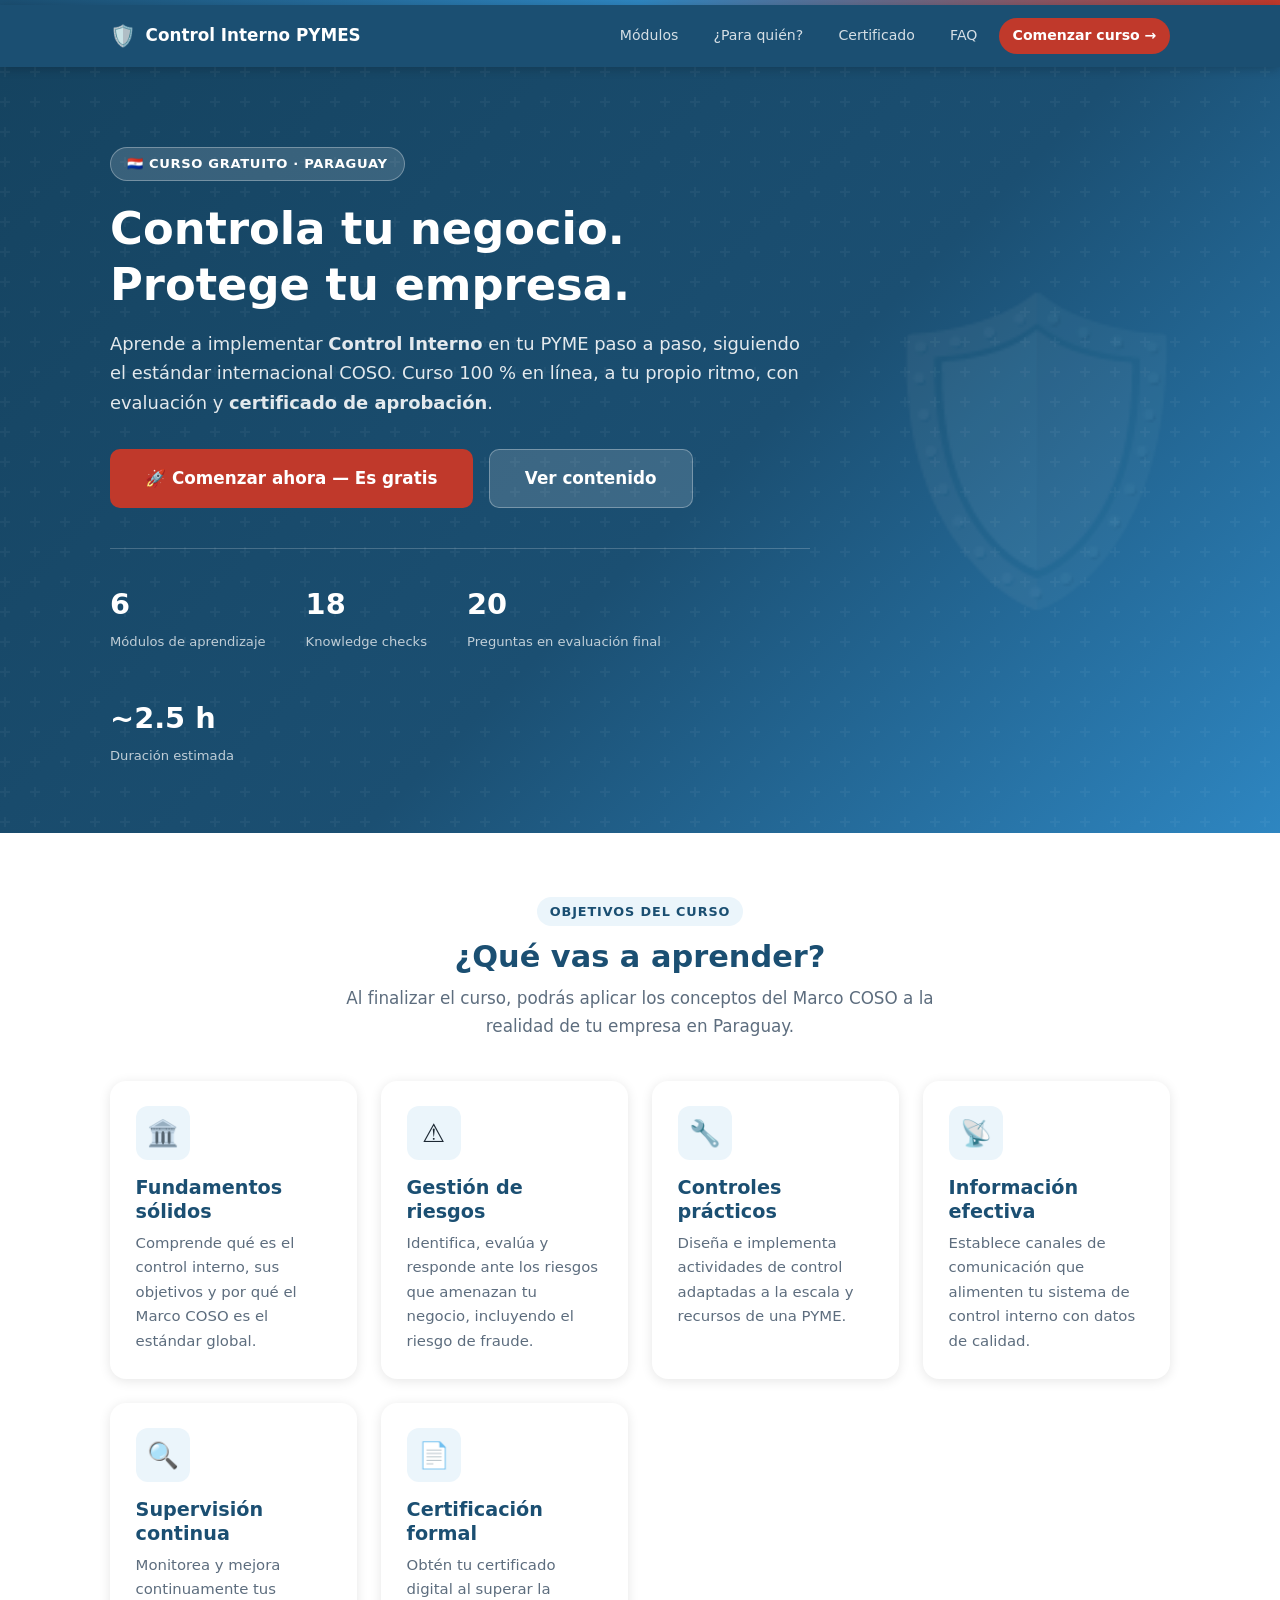
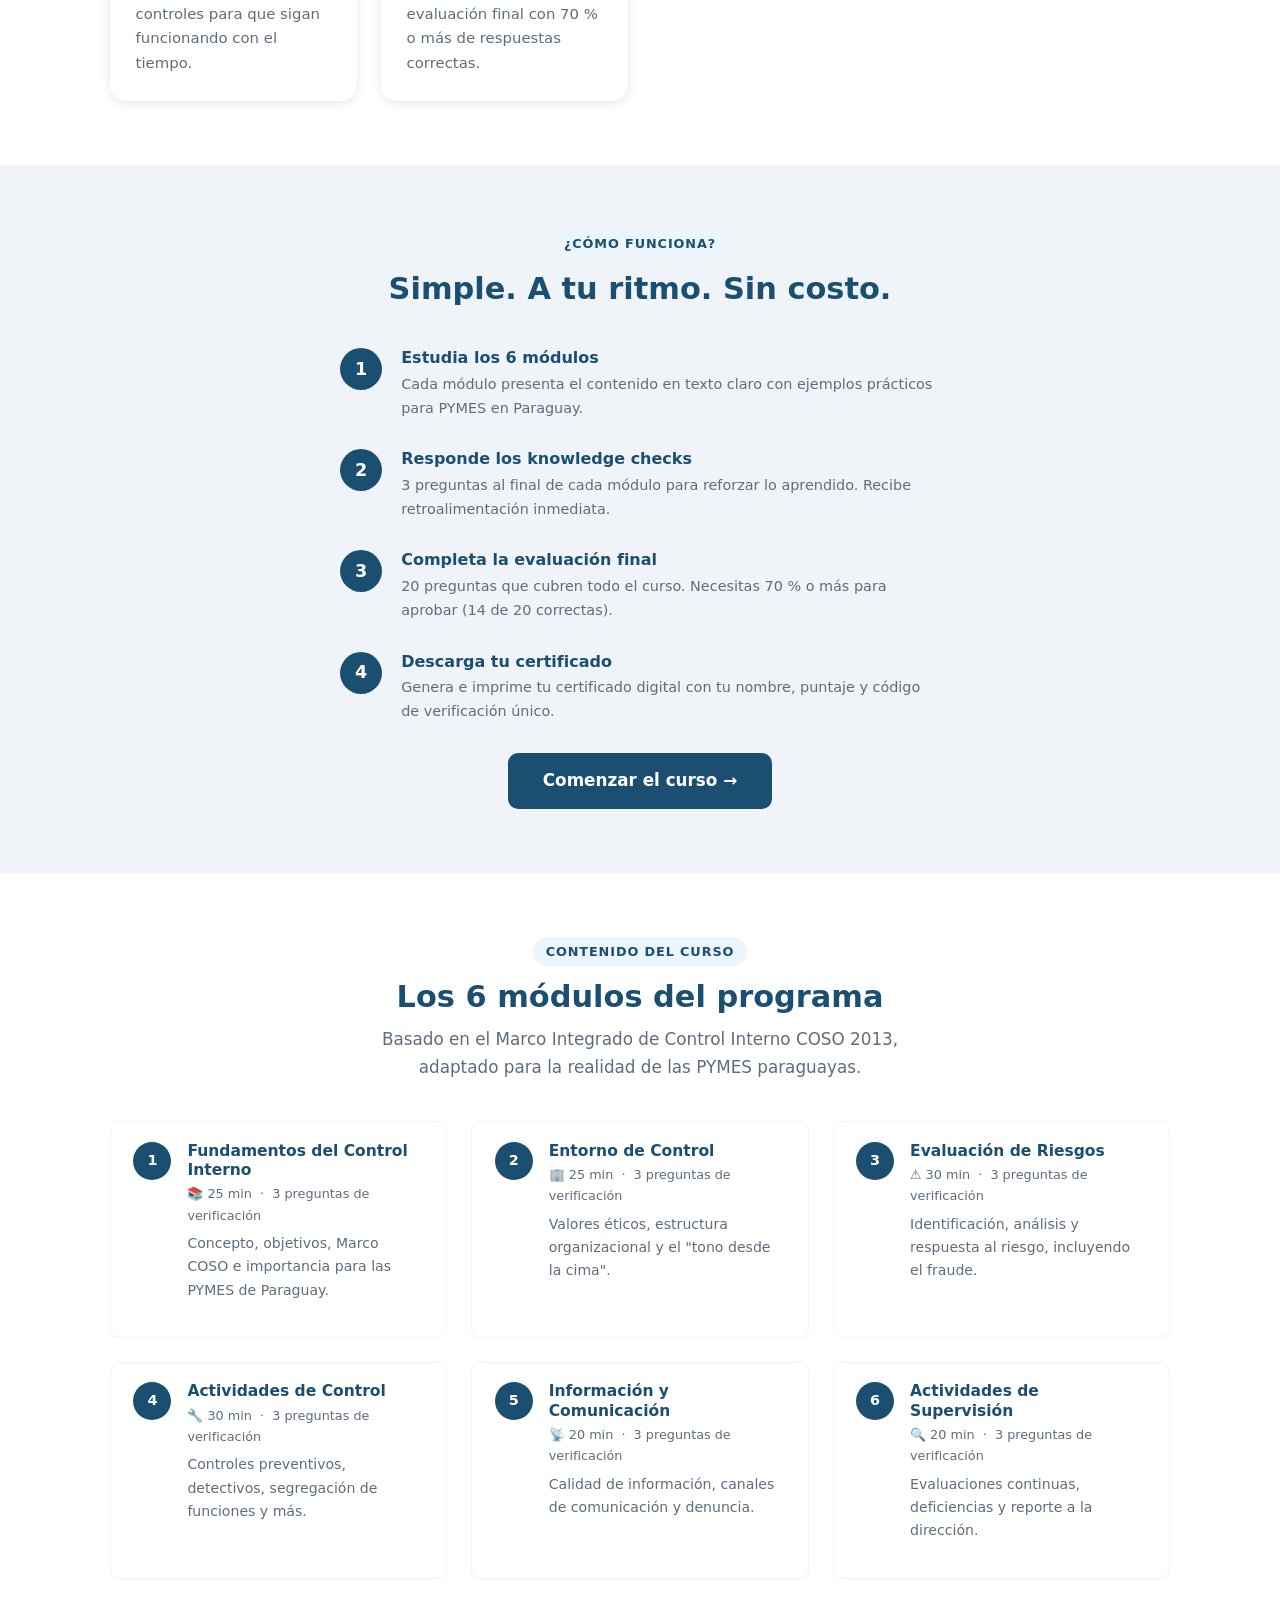
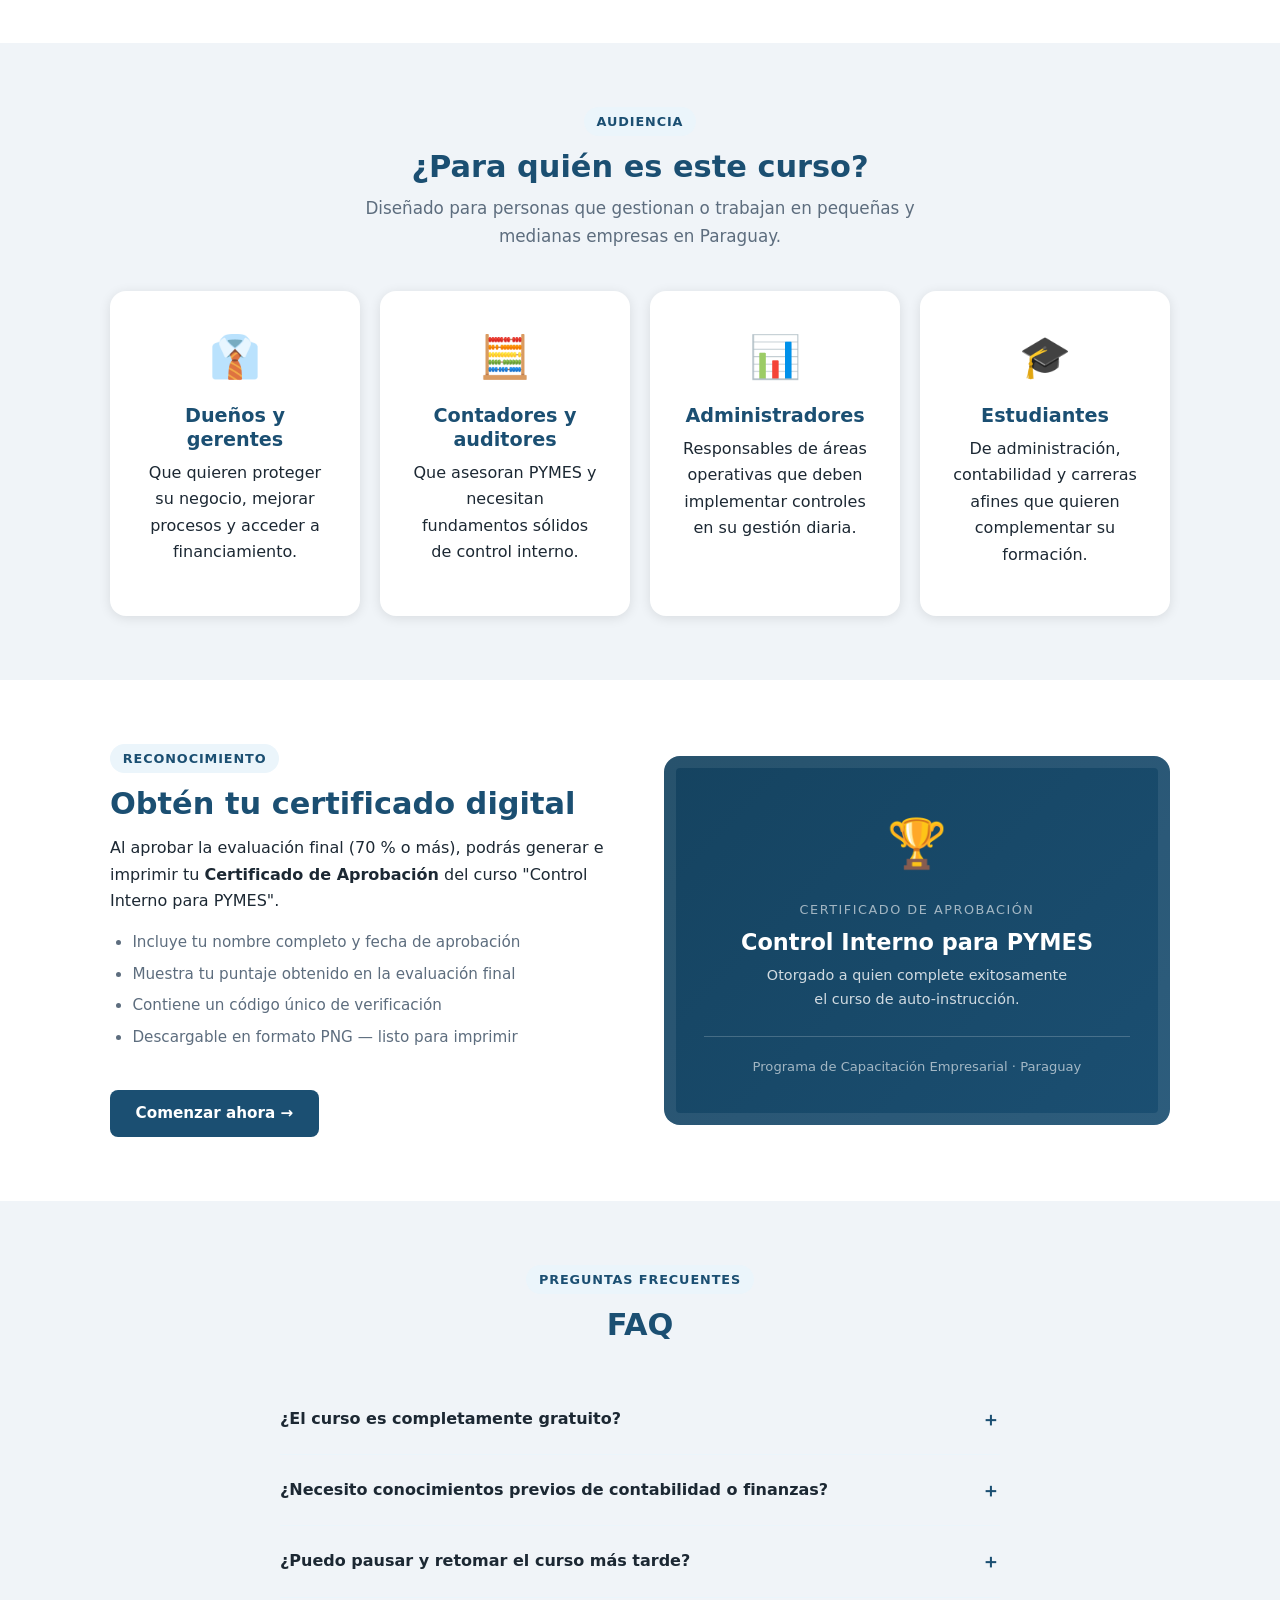
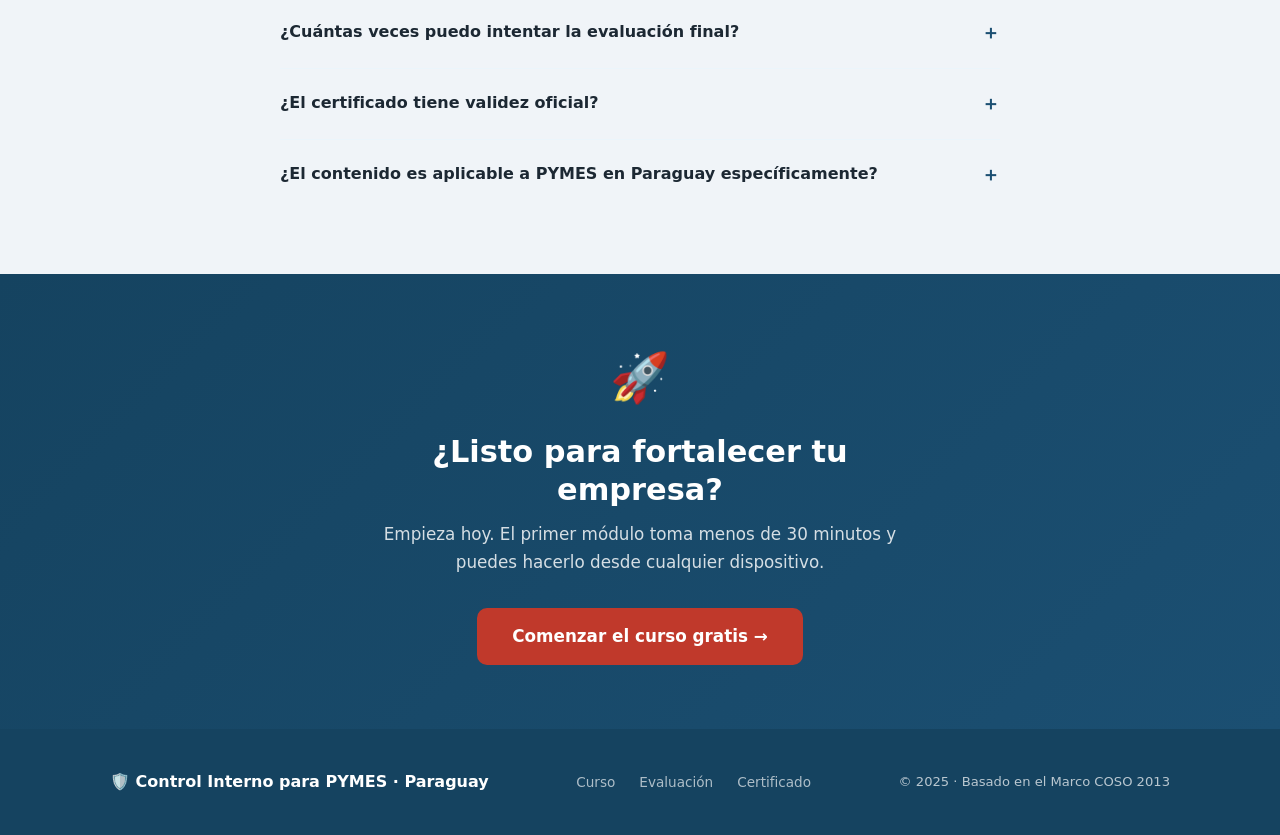
==== control-interno-pymes/index.html @ e62f64b2 "feat: add Control Interno para PYMES — curso de auto-instrucción Paraguay Landing page completa con " ====
<!DOCTYPE html>
<html lang="es">
<head>
  <meta charset="UTF-8">
  <meta name="viewport" content="width=device-width, initial-scale=1.0">
  <title>Control Interno para PYMES — Curso de Auto-instrucción | Paraguay</title>
  <meta name="description" content="Aprende a implementar control interno en tu PYME siguiendo el Marco COSO. Curso 100% en línea, a tu ritmo, con certificado de aprobación.">
  <link rel="stylesheet" href="css/styles.css">
  <style>
    .hero-img-float {
      position: absolute; right: 5%; top: 50%; transform: translateY(-50%);
      opacity: 0.08; font-size: 18rem; pointer-events: none; select: none;
    }
    .target-card { background: var(--card); border-radius: var(--radius-lg); padding: 2rem; text-align: center; box-shadow: var(--shadow); }
    .target-icon { font-size: 2.6rem; margin-bottom: 0.8rem; }
    .accordion-icon { transition: transform 0.2s; }
    .faq-item.open .accordion-icon { transform: rotate(45deg); }
    .stripe { height: 5px; background: linear-gradient(90deg, var(--primary) 0%, var(--primary-light) 50%, var(--accent) 100%); }
  </style>
</head>
<body>

<div class="stripe"></div>

<!-- Navbar -->
<nav class="navbar">
  <div class="container">
    <a class="navbar-brand" href="index.html">
      <span>🛡️</span>
      Control Interno PYMES
    </a>
    <div class="navbar-links">
      <a href="#modulos">Módulos</a>
      <a href="#para-quien">¿Para quién?</a>
      <a href="#certificado">Certificado</a>
      <a href="#faq">FAQ</a>
      <a href="curso.html" class="btn-nav">Comenzar curso →</a>
    </div>
  </div>
</nav>

<!-- Hero -->
<section class="hero">
  <div class="container">
    <div class="hero-content">
      <div class="hero-badge">🇵🇾 Curso Gratuito · Paraguay</div>
      <h1>Controla tu negocio.<br>Protege tu empresa.</h1>
      <p>Aprende a implementar <strong>Control Interno</strong> en tu PYME paso a paso, siguiendo el estándar internacional COSO. Curso 100 % en línea, a tu propio ritmo, con evaluación y <strong>certificado de aprobación</strong>.</p>
      <div class="hero-cta">
        <a href="curso.html" class="btn btn-accent btn-lg">🚀 Comenzar ahora — Es gratis</a>
        <a href="#modulos" class="btn btn-lg" style="background:rgba(255,255,255,0.15);color:#fff;border:1px solid rgba(255,255,255,0.3);">Ver contenido</a>
      </div>
      <div class="hero-stats">
        <div class="hero-stat">
          <strong>6</strong>
          <span>Módulos de aprendizaje</span>
        </div>
        <div class="hero-stat">
          <strong>18</strong>
          <span>Knowledge checks</span>
        </div>
        <div class="hero-stat">
          <strong>20</strong>
          <span>Preguntas en evaluación final</span>
        </div>
        <div class="hero-stat">
          <strong>~2.5 h</strong>
          <span>Duración estimada</span>
        </div>
      </div>
    </div>
  </div>
  <div class="hero-img-float" aria-hidden="true">🛡️</div>
</section>

<!-- Qué aprenderás -->
<section class="section section-alt">
  <div class="container">
    <div class="section-header">
      <span class="section-label">Objetivos del curso</span>
      <h2>¿Qué vas a aprender?</h2>
      <p>Al finalizar el curso, podrás aplicar los conceptos del Marco COSO a la realidad de tu empresa en Paraguay.</p>
    </div>
    <div class="grid-3">
      <div class="card feature-card">
        <div class="feature-icon">🏛️</div>
        <h3>Fundamentos sólidos</h3>
        <p>Comprende qué es el control interno, sus objetivos y por qué el Marco COSO es el estándar global.</p>
      </div>
      <div class="card feature-card">
        <div class="feature-icon">⚠️</div>
        <h3>Gestión de riesgos</h3>
        <p>Identifica, evalúa y responde ante los riesgos que amenazan tu negocio, incluyendo el riesgo de fraude.</p>
      </div>
      <div class="card feature-card">
        <div class="feature-icon">🔧</div>
        <h3>Controles prácticos</h3>
        <p>Diseña e implementa actividades de control adaptadas a la escala y recursos de una PYME.</p>
      </div>
      <div class="card feature-card">
        <div class="feature-icon">📡</div>
        <h3>Información efectiva</h3>
        <p>Establece canales de comunicación que alimenten tu sistema de control interno con datos de calidad.</p>
      </div>
      <div class="card feature-card">
        <div class="feature-icon">🔍</div>
        <h3>Supervisión continua</h3>
        <p>Monitorea y mejora continuamente tus controles para que sigan funcionando con el tiempo.</p>
      </div>
      <div class="card feature-card">
        <div class="feature-icon">📄</div>
        <h3>Certificación formal</h3>
        <p>Obtén tu certificado digital al superar la evaluación final con 70 % o más de respuestas correctas.</p>
      </div>
    </div>
  </div>
</section>

<!-- Cómo funciona -->
<section class="section">
  <div class="container">
    <div class="section-header">
      <span class="section-label">¿Cómo funciona?</span>
      <h2>Simple. A tu ritmo. Sin costo.</h2>
    </div>
    <div style="max-width:600px;margin:0 auto;" class="steps">
      <div class="step">
        <div class="step-num">1</div>
        <div class="step-content">
          <h3>Estudia los 6 módulos</h3>
          <p>Cada módulo presenta el contenido en texto claro con ejemplos prácticos para PYMES en Paraguay.</p>
        </div>
      </div>
      <div class="step">
        <div class="step-num">2</div>
        <div class="step-content">
          <h3>Responde los knowledge checks</h3>
          <p>3 preguntas al final de cada módulo para reforzar lo aprendido. Recibe retroalimentación inmediata.</p>
        </div>
      </div>
      <div class="step">
        <div class="step-num">3</div>
        <div class="step-content">
          <h3>Completa la evaluación final</h3>
          <p>20 preguntas que cubren todo el curso. Necesitas 70 % o más para aprobar (14 de 20 correctas).</p>
        </div>
      </div>
      <div class="step">
        <div class="step-num">4</div>
        <div class="step-content">
          <h3>Descarga tu certificado</h3>
          <p>Genera e imprime tu certificado digital con tu nombre, puntaje y código de verificación único.</p>
        </div>
      </div>
    </div>
    <div class="text-center mt-3">
      <a href="curso.html" class="btn btn-primary btn-lg">Comenzar el curso →</a>
    </div>
  </div>
</section>

<!-- Módulos -->
<section id="modulos" class="section section-alt">
  <div class="container">
    <div class="section-header">
      <span class="section-label">Contenido del curso</span>
      <h2>Los 6 módulos del programa</h2>
      <p>Basado en el Marco Integrado de Control Interno COSO 2013, adaptado para la realidad de las PYMES paraguayas.</p>
    </div>
    <div class="grid-2">
      <div class="module-card">
        <div class="module-number">1</div>
        <div>
          <h3>Fundamentos del Control Interno</h3>
          <div class="meta">📚 25 min &nbsp;·&nbsp; 3 preguntas de verificación</div>
          <p style="font-size:0.88rem;color:var(--text-muted);margin-top:0.4rem;">Concepto, objetivos, Marco COSO e importancia para las PYMES de Paraguay.</p>
        </div>
      </div>
      <div class="module-card">
        <div class="module-number">2</div>
        <div>
          <h3>Entorno de Control</h3>
          <div class="meta">🏢 25 min &nbsp;·&nbsp; 3 preguntas de verificación</div>
          <p style="font-size:0.88rem;color:var(--text-muted);margin-top:0.4rem;">Valores éticos, estructura organizacional y el "tono desde la cima".</p>
        </div>
      </div>
      <div class="module-card">
        <div class="module-number">3</div>
        <div>
          <h3>Evaluación de Riesgos</h3>
          <div class="meta">⚠️ 30 min &nbsp;·&nbsp; 3 preguntas de verificación</div>
          <p style="font-size:0.88rem;color:var(--text-muted);margin-top:0.4rem;">Identificación, análisis y respuesta al riesgo, incluyendo el fraude.</p>
        </div>
      </div>
      <div class="module-card">
        <div class="module-number">4</div>
        <div>
          <h3>Actividades de Control</h3>
          <div class="meta">🔧 30 min &nbsp;·&nbsp; 3 preguntas de verificación</div>
          <p style="font-size:0.88rem;color:var(--text-muted);margin-top:0.4rem;">Controles preventivos, detectivos, segregación de funciones y más.</p>
        </div>
      </div>
      <div class="module-card">
        <div class="module-number">5</div>
        <div>
          <h3>Información y Comunicación</h3>
          <div class="meta">📡 20 min &nbsp;·&nbsp; 3 preguntas de verificación</div>
          <p style="font-size:0.88rem;color:var(--text-muted);margin-top:0.4rem;">Calidad de información, canales de comunicación y denuncia.</p>
        </div>
      </div>
      <div class="module-card">
        <div class="module-number">6</div>
        <div>
          <h3>Actividades de Supervisión</h3>
          <div class="meta">🔍 20 min &nbsp;·&nbsp; 3 preguntas de verificación</div>
          <p style="font-size:0.88rem;color:var(--text-muted);margin-top:0.4rem;">Evaluaciones continuas, deficiencias y reporte a la dirección.</p>
        </div>
      </div>
    </div>
  </div>
</section>

<!-- Para quién -->
<section id="para-quien" class="section">
  <div class="container">
    <div class="section-header">
      <span class="section-label">Audiencia</span>
      <h2>¿Para quién es este curso?</h2>
      <p>Diseñado para personas que gestionan o trabajan en pequeñas y medianas empresas en Paraguay.</p>
    </div>
    <div class="grid-4">
      <div class="target-card">
        <div class="target-icon">👔</div>
        <h3>Dueños y gerentes</h3>
        <p>Que quieren proteger su negocio, mejorar procesos y acceder a financiamiento.</p>
      </div>
      <div class="target-card">
        <div class="target-icon">🧮</div>
        <h3>Contadores y auditores</h3>
        <p>Que asesoran PYMES y necesitan fundamentos sólidos de control interno.</p>
      </div>
      <div class="target-card">
        <div class="target-icon">📊</div>
        <h3>Administradores</h3>
        <p>Responsables de áreas operativas que deben implementar controles en su gestión diaria.</p>
      </div>
      <div class="target-card">
        <div class="target-icon">🎓</div>
        <h3>Estudiantes</h3>
        <p>De administración, contabilidad y carreras afines que quieren complementar su formación.</p>
      </div>
    </div>
  </div>
</section>

<!-- Certificado -->
<section id="certificado" class="section section-alt">
  <div class="container">
    <div class="grid-2" style="align-items:center;gap:3rem;">
      <div>
        <span class="section-label">Reconocimiento</span>
        <h2>Obtén tu certificado digital</h2>
        <p>Al aprobar la evaluación final (70 % o más), podrás generar e imprimir tu <strong>Certificado de Aprobación</strong> del curso "Control Interno para PYMES".</p>
        <ul style="margin-top:1rem;color:var(--text-muted);font-size:0.95rem;">
          <li>Incluye tu nombre completo y fecha de aprobación</li>
          <li>Muestra tu puntaje obtenido en la evaluación final</li>
          <li>Contiene un código único de verificación</li>
          <li>Descargable en formato PNG — listo para imprimir</li>
        </ul>
        <a href="curso.html" class="btn btn-primary mt-3">Comenzar ahora →</a>
      </div>
      <div class="cert-preview">
        <div style="font-size:3rem;margin-bottom:1rem;">🏆</div>
        <div style="font-size:0.8rem;letter-spacing:0.12em;text-transform:uppercase;color:rgba(255,255,255,0.6);margin-bottom:0.5rem;">Certificado de Aprobación</div>
        <h2 style="font-size:1.4rem;margin-bottom:0.5rem;">Control Interno para PYMES</h2>
        <p style="font-size:0.9rem;">Otorgado a quien complete exitosamente<br>el curso de auto-instrucción.</p>
        <div style="margin-top:1.5rem;padding-top:1.2rem;border-top:1px solid rgba(255,255,255,0.2);font-size:0.82rem;color:rgba(255,255,255,0.6);">
          Programa de Capacitación Empresarial · Paraguay
        </div>
      </div>
    </div>
  </div>
</section>

<!-- FAQ -->
<section id="faq" class="section">
  <div class="container">
    <div class="section-header">
      <span class="section-label">Preguntas frecuentes</span>
      <h2>FAQ</h2>
    </div>
    <div style="max-width:720px;margin:0 auto;">
      <div class="faq-item">
        <div class="faq-question" onclick="toggleFaq(this)">
          ¿El curso es completamente gratuito?
          <span class="faq-toggle accordion-icon">＋</span>
        </div>
        <div class="faq-answer">Sí. El curso es 100 % gratuito. No requiere registro, ni tarjeta de crédito. Solo accedes y empiezas a aprender.</div>
      </div>
      <div class="faq-item">
        <div class="faq-question" onclick="toggleFaq(this)">
          ¿Necesito conocimientos previos de contabilidad o finanzas?
          <span class="faq-toggle accordion-icon">＋</span>
        </div>
        <div class="faq-answer">No. El curso está diseñado para personas sin formación técnica previa. El contenido usa lenguaje claro con ejemplos prácticos aplicados a PYMES.</div>
      </div>
      <div class="faq-item">
        <div class="faq-question" onclick="toggleFaq(this)">
          ¿Puedo pausar y retomar el curso más tarde?
          <span class="faq-toggle accordion-icon">＋</span>
        </div>
        <div class="faq-answer">Sí. Tu progreso se guarda automáticamente en tu navegador (localStorage). Mientras uses el mismo dispositivo y navegador, el avance se mantiene.</div>
      </div>
      <div class="faq-item">
        <div class="faq-question" onclick="toggleFaq(this)">
          ¿Cuántas veces puedo intentar la evaluación final?
          <span class="faq-toggle accordion-icon">＋</span>
        </div>
        <div class="faq-answer">Puedes intentar la evaluación final las veces que necesites. Te recomendamos completar todos los módulos y sus knowledge checks antes de intentarla.</div>
      </div>
      <div class="faq-item">
        <div class="faq-question" onclick="toggleFaq(this)">
          ¿El certificado tiene validez oficial?
          <span class="faq-toggle accordion-icon">＋</span>
        </div>
        <div class="faq-answer">El certificado es un reconocimiento académico del programa de capacitación. Para validez ante organismos reguladores, te recomendamos consultar con la institución que avala el programa.</div>
      </div>
      <div class="faq-item">
        <div class="faq-question" onclick="toggleFaq(this)">
          ¿El contenido es aplicable a PYMES en Paraguay específicamente?
          <span class="faq-toggle accordion-icon">＋</span>
        </div>
        <div class="faq-answer">Sí. Si bien el Marco COSO es internacional, el contenido está adaptado al contexto de las PYMES paraguayas, con referencias a la SET, BNF, AFD y el entorno regulatorio local.</div>
      </div>
    </div>
  </div>
</section>

<!-- CTA Final -->
<section class="section" style="background: linear-gradient(135deg, var(--primary-dark), var(--primary)); color:#fff;">
  <div class="container text-center">
    <div style="max-width:560px;margin:0 auto;">
      <div style="font-size:3rem;margin-bottom:1rem;">🚀</div>
      <h2 style="color:#fff;font-size:1.9rem;">¿Listo para fortalecer tu empresa?</h2>
      <p style="color:rgba(255,255,255,0.82);font-size:1.05rem;margin-bottom:2rem;">Empieza hoy. El primer módulo toma menos de 30 minutos y puedes hacerlo desde cualquier dispositivo.</p>
      <a href="curso.html" class="btn btn-accent btn-lg">Comenzar el curso gratis →</a>
    </div>
  </div>
</section>

<!-- Footer -->
<footer class="footer">
  <div class="container">
    <div class="footer-inner">
      <div class="footer-brand">🛡️ Control Interno para PYMES · Paraguay</div>
      <div class="footer-links">
        <a href="curso.html">Curso</a>
        <a href="evaluacion.html">Evaluación</a>
        <a href="certificado.html">Certificado</a>
      </div>
      <div style="font-size:0.82rem;">© 2025 · Basado en el Marco COSO 2013</div>
    </div>
  </div>
</footer>

<script>
function toggleFaq(el) {
  const item = el.parentElement;
  const answer = item.querySelector('.faq-answer');
  const icon = el.querySelector('.accordion-icon');
  const isOpen = answer.classList.contains('open');
  document.querySelectorAll('.faq-answer.open').forEach(a => a.classList.remove('open'));
  document.querySelectorAll('.faq-item.open').forEach(i => i.classList.remove('open'));
  document.querySelectorAll('.accordion-icon').forEach(i => i.textContent = '＋');
  if (!isOpen) {
    answer.classList.add('open');
    item.classList.add('open');
    icon.textContent = '✕';
  }
}
</script>
</body>
</html>
---- control-interno-pymes/css/styles.css ----
/* ===== CSS Variables ===== */
:root {
  --primary: #1B4F72;
  --primary-light: #2E86C1;
  --primary-dark: #154360;
  --accent: #C0392B;
  --accent-light: #E74C3C;
  --success: #1E8449;
  --success-light: #27AE60;
  --warning: #D68910;
  --warning-light: #F39C12;
  --info: #117A65;
  --bg: #F0F4F8;
  --bg-light: #FAFCFF;
  --card: #FFFFFF;
  --text: #1C2833;
  --text-muted: #5D6D7E;
  --border: #D5D8DC;
  --border-light: #EBF5FB;
  --shadow: 0 2px 12px rgba(0,0,0,0.10);
  --shadow-lg: 0 8px 32px rgba(0,0,0,0.14);
  --radius: 10px;
  --radius-lg: 16px;
  --transition: all 0.22s ease;
}

/* ===== Reset & Base ===== */
*, *::before, *::after { box-sizing: border-box; margin: 0; padding: 0; }
html { scroll-behavior: smooth; }
body {
  font-family: 'Segoe UI', system-ui, -apple-system, sans-serif;
  background: var(--bg);
  color: var(--text);
  line-height: 1.65;
  font-size: 16px;
}
img { max-width: 100%; display: block; }
a { color: var(--primary-light); text-decoration: none; }
a:hover { text-decoration: underline; }

/* ===== Typography ===== */
h1,h2,h3,h4,h5 { font-weight: 700; line-height: 1.25; color: var(--primary); }
h1 { font-size: clamp(1.9rem, 4vw, 2.8rem); }
h2 { font-size: clamp(1.4rem, 3vw, 1.9rem); margin-bottom: 0.75rem; }
h3 { font-size: 1.2rem; margin-bottom: 0.5rem; }
p { margin-bottom: 1rem; }
ul, ol { padding-left: 1.4rem; margin-bottom: 1rem; }
li { margin-bottom: 0.4rem; }

/* ===== Layout ===== */
.container { max-width: 1100px; margin: 0 auto; padding: 0 1.25rem; }
.section { padding: 4rem 0; }
.section-alt { background: var(--card); }

/* ===== Navbar ===== */
.navbar {
  position: sticky; top: 0; z-index: 100;
  background: var(--primary);
  box-shadow: 0 2px 10px rgba(0,0,0,0.2);
}
.navbar .container {
  display: flex; align-items: center; justify-content: space-between;
  padding-top: 0.8rem; padding-bottom: 0.8rem;
}
.navbar-brand {
  display: flex; align-items: center; gap: 0.6rem;
  color: #fff; font-weight: 700; font-size: 1.05rem;
  text-decoration: none;
}
.navbar-brand span { font-size: 1.3rem; }
.navbar-links { display: flex; gap: 0.5rem; }
.navbar-links a {
  color: rgba(255,255,255,0.82); padding: 0.4rem 0.85rem;
  border-radius: 6px; font-size: 0.88rem; transition: var(--transition);
  text-decoration: none;
}
.navbar-links a:hover { color: #fff; background: rgba(255,255,255,0.12); }
.btn-nav {
  background: var(--accent); color: #fff !important;
  font-weight: 600; border-radius: 20px !important;
}
.btn-nav:hover { background: var(--accent-light) !important; }

/* ===== Buttons ===== */
.btn {
  display: inline-flex; align-items: center; gap: 0.4rem;
  padding: 0.7rem 1.6rem; border-radius: 8px;
  font-weight: 600; font-size: 0.95rem; cursor: pointer;
  border: none; transition: var(--transition); text-decoration: none;
}
.btn-primary { background: var(--primary); color: #fff; }
.btn-primary:hover { background: var(--primary-dark); transform: translateY(-1px); box-shadow: var(--shadow); text-decoration: none; color: #fff; }
.btn-accent { background: var(--accent); color: #fff; }
.btn-accent:hover { background: var(--accent-light); transform: translateY(-1px); text-decoration: none; color: #fff; }
.btn-success { background: var(--success); color: #fff; }
.btn-success:hover { background: var(--success-light); text-decoration: none; color: #fff; }
.btn-outline {
  background: transparent; border: 2px solid var(--primary);
  color: var(--primary);
}
.btn-outline:hover { background: var(--primary); color: #fff; text-decoration: none; }
.btn-lg { padding: 0.9rem 2.2rem; font-size: 1.05rem; border-radius: 10px; }
.btn-sm { padding: 0.45rem 1rem; font-size: 0.82rem; }
.btn:disabled { opacity: 0.5; cursor: not-allowed; transform: none !important; }

/* ===== Hero ===== */
.hero {
  background: linear-gradient(135deg, var(--primary-dark) 0%, var(--primary) 55%, var(--primary-light) 100%);
  color: #fff; padding: 5rem 0 4rem;
  position: relative; overflow: hidden;
}
.hero::before {
  content: ''; position: absolute; inset: 0;
  background: url("data:image/svg+xml,%3Csvg width='60' height='60' viewBox='0 0 60 60' xmlns='http://www.w3.org/2000/svg'%3E%3Cg fill='none' fill-rule='evenodd'%3E%3Cg fill='%23ffffff' fill-opacity='0.04'%3E%3Cpath d='M36 34v-4h-2v4h-4v2h4v4h2v-4h4v-2h-4zm0-30V0h-2v4h-4v2h4v4h2V6h4V4h-4zM6 34v-4H4v4H0v2h4v4h2v-4h4v-2H6zM6 4V0H4v4H0v2h4v4h2V6h4V4H6z'/%3E%3C/g%3E%3C/g%3E%3C/svg%3E");
}
.hero-content { position: relative; z-index: 1; max-width: 700px; }
.hero-badge {
  display: inline-block; background: rgba(255,255,255,0.15);
  border: 1px solid rgba(255,255,255,0.3);
  padding: 0.35rem 1rem; border-radius: 20px;
  font-size: 0.82rem; font-weight: 600; letter-spacing: 0.05em;
  margin-bottom: 1.2rem; text-transform: uppercase;
}
.hero h1 { color: #fff; margin-bottom: 1rem; }
.hero p { font-size: 1.12rem; color: rgba(255,255,255,0.88); margin-bottom: 2rem; }
.hero-cta { display: flex; gap: 1rem; flex-wrap: wrap; }
.hero-stats {
  display: flex; gap: 2.5rem; margin-top: 2.5rem;
  padding-top: 2rem; border-top: 1px solid rgba(255,255,255,0.2);
  flex-wrap: wrap;
}
.hero-stat strong { display: block; font-size: 1.8rem; color: #fff; }
.hero-stat span { font-size: 0.82rem; color: rgba(255,255,255,0.72); }

/* ===== Cards ===== */
.card {
  background: var(--card); border-radius: var(--radius-lg);
  box-shadow: var(--shadow); padding: 1.6rem;
  transition: var(--transition);
}
.card:hover { box-shadow: var(--shadow-lg); transform: translateY(-2px); }

/* ===== Grid Layouts ===== */
.grid-2 { display: grid; grid-template-columns: repeat(auto-fit, minmax(300px, 1fr)); gap: 1.5rem; }
.grid-3 { display: grid; grid-template-columns: repeat(auto-fit, minmax(240px, 1fr)); gap: 1.5rem; }
.grid-4 { display: grid; grid-template-columns: repeat(auto-fit, minmax(200px, 1fr)); gap: 1.25rem; }

/* ===== Section Headings ===== */
.section-header { text-align: center; margin-bottom: 2.5rem; }
.section-header h2 { margin-bottom: 0.6rem; }
.section-header p { color: var(--text-muted); font-size: 1.05rem; max-width: 600px; margin: 0 auto; }
.section-label {
  display: inline-block; background: var(--border-light);
  color: var(--primary); font-size: 0.8rem; font-weight: 700;
  letter-spacing: 0.07em; text-transform: uppercase;
  padding: 0.25rem 0.8rem; border-radius: 20px; margin-bottom: 0.75rem;
}

/* ===== Feature Cards ===== */
.feature-icon {
  width: 54px; height: 54px; border-radius: 12px;
  background: var(--border-light); display: flex; align-items: center;
  justify-content: center; font-size: 1.6rem; margin-bottom: 1rem;
}
.feature-card h3 { color: var(--primary); margin-bottom: 0.4rem; }
.feature-card p { color: var(--text-muted); font-size: 0.93rem; margin: 0; }

/* ===== Module Cards ===== */
.module-card {
  display: flex; gap: 1rem; align-items: flex-start;
  background: var(--card); border-radius: var(--radius);
  padding: 1.2rem 1.4rem; border: 1px solid var(--border-light);
  transition: var(--transition);
}
.module-card:hover { border-color: var(--primary-light); box-shadow: var(--shadow); }
.module-number {
  min-width: 38px; height: 38px; border-radius: 50%;
  background: var(--primary); color: #fff; font-weight: 700;
  display: flex; align-items: center; justify-content: center;
  font-size: 0.9rem;
}
.module-card h3 { margin: 0 0 0.2rem; font-size: 0.97rem; }
.module-card .meta { font-size: 0.8rem; color: var(--text-muted); }

/* ===== Progress Bar ===== */
.progress-bar {
  height: 8px; background: var(--border); border-radius: 4px; overflow: hidden;
}
.progress-fill {
  height: 100%; background: linear-gradient(90deg, var(--primary), var(--primary-light));
  border-radius: 4px; transition: width 0.5s ease;
}

/* ===== Badges ===== */
.badge {
  display: inline-block; padding: 0.2rem 0.65rem;
  border-radius: 20px; font-size: 0.75rem; font-weight: 600;
}
.badge-success { background: #D5F5E3; color: var(--success); }
.badge-warning { background: #FEF9E7; color: var(--warning); }
.badge-info { background: #EAF2FF; color: var(--primary); }
.badge-locked { background: #F2F3F4; color: var(--text-muted); }

/* ===== Alert/Info Boxes ===== */
.highlight-box {
  background: #EAF2FF; border-left: 4px solid var(--primary);
  border-radius: 0 8px 8px 0; padding: 1rem 1.2rem; margin: 1.2rem 0;
  font-size: 0.95rem;
}
.tip-box {
  background: #EAFAF1; border-left: 4px solid var(--success-light);
  border-radius: 0 8px 8px 0; padding: 1rem 1.2rem; margin: 1.2rem 0;
  font-size: 0.95rem;
}
.warning-box {
  background: #FEF9E7; border-left: 4px solid var(--warning-light);
  border-radius: 0 8px 8px 0; padding: 1rem 1.2rem; margin: 1.2rem 0;
  font-size: 0.95rem;
}

/* ===== Course Player Layout ===== */
.course-layout {
  display: grid; grid-template-columns: 280px 1fr;
  min-height: calc(100vh - 60px); gap: 0;
}
.course-sidebar {
  background: var(--primary-dark); color: #fff;
  padding: 1.5rem 0; position: sticky;
  top: 60px; height: calc(100vh - 60px); overflow-y: auto;
}
.sidebar-header { padding: 0 1.2rem 1rem; border-bottom: 1px solid rgba(255,255,255,0.12); }
.sidebar-header h3 { color: #fff; font-size: 0.9rem; text-transform: uppercase; letter-spacing: 0.06em; }
.sidebar-progress { margin-top: 0.6rem; }
.sidebar-progress .progress-bar { background: rgba(255,255,255,0.2); }
.sidebar-progress-text { font-size: 0.78rem; color: rgba(255,255,255,0.65); margin-top: 0.35rem; }

.module-nav-item {
  display: flex; align-items: center; gap: 0.75rem;
  padding: 0.85rem 1.2rem; cursor: pointer;
  transition: var(--transition); border-left: 3px solid transparent;
  text-decoration: none; color: rgba(255,255,255,0.75);
}
.module-nav-item:hover { background: rgba(255,255,255,0.08); color: #fff; text-decoration: none; }
.module-nav-item.active {
  background: rgba(255,255,255,0.12); border-left-color: var(--warning-light);
  color: #fff;
}
.module-nav-item.completed { color: rgba(255,255,255,0.9); }
.module-nav-icon { font-size: 1.1rem; min-width: 22px; text-align: center; }
.module-nav-text { flex: 1; font-size: 0.85rem; }
.module-nav-check { font-size: 0.85rem; }

.course-main { padding: 2rem; background: var(--bg-light); }
.module-content-area { max-width: 760px; }
.module-header { margin-bottom: 1.8rem; }
.module-header .meta { font-size: 0.85rem; color: var(--text-muted); margin-bottom: 0.5rem; }
.module-body { font-size: 0.97rem; line-height: 1.75; }
.module-body h2 { font-size: 1.3rem; margin-top: 1.8rem; margin-bottom: 0.7rem; color: var(--primary); }
.module-body h3 { font-size: 1.08rem; margin-top: 1.3rem; color: var(--primary); }

/* ===== Quiz ===== */
.quiz-section {
  background: var(--primary-dark); color: #fff;
  border-radius: var(--radius-lg); padding: 2rem; margin-top: 2.5rem;
}
.quiz-section h3 { color: #fff; margin-bottom: 1.5rem; font-size: 1.1rem; }
.quiz-question { margin-bottom: 1.8rem; }
.quiz-question p { font-size: 1rem; font-weight: 600; margin-bottom: 1rem; }
.quiz-options { display: flex; flex-direction: column; gap: 0.6rem; }
.quiz-option {
  display: flex; align-items: center; gap: 0.75rem;
  background: rgba(255,255,255,0.09); border: 1px solid rgba(255,255,255,0.15);
  border-radius: 8px; padding: 0.75rem 1rem; cursor: pointer;
  transition: var(--transition); font-size: 0.92rem;
}
.quiz-option:hover { background: rgba(255,255,255,0.15); border-color: rgba(255,255,255,0.3); }
.quiz-option.selected { background: rgba(255,255,255,0.18); border-color: var(--warning-light); }
.quiz-option.correct { background: rgba(39,174,96,0.25); border-color: var(--success-light); }
.quiz-option.wrong { background: rgba(231,76,60,0.25); border-color: var(--accent-light); }
.quiz-option input[type="radio"] { display: none; }
.quiz-option-letter {
  min-width: 26px; height: 26px; border-radius: 50%;
  background: rgba(255,255,255,0.12); display: flex;
  align-items: center; justify-content: center;
  font-size: 0.78rem; font-weight: 700;
}
.quiz-feedback {
  background: rgba(255,255,255,0.08); border-radius: 8px;
  padding: 0.85rem 1rem; margin-top: 0.75rem; font-size: 0.9rem;
  display: none;
}
.quiz-actions { display: flex; justify-content: flex-end; margin-top: 1.2rem; }
.quiz-result-banner {
  display: flex; align-items: center; gap: 1rem;
  background: rgba(255,255,255,0.1); border-radius: 10px;
  padding: 1.2rem; margin-top: 1rem;
}
.quiz-result-icon { font-size: 2rem; }

/* ===== Evaluation Page ===== */
.exam-header { text-align: center; padding: 2.5rem 0 2rem; }
.exam-header h1 { margin-bottom: 0.5rem; }
.exam-meta { display: flex; gap: 1.5rem; justify-content: center; flex-wrap: wrap; margin: 1.5rem 0; }
.exam-meta-item {
  display: flex; align-items: center; gap: 0.4rem;
  font-size: 0.9rem; color: var(--text-muted);
}
.exam-question-card {
  background: var(--card); border-radius: var(--radius);
  padding: 1.5rem; margin-bottom: 1.2rem;
  border: 2px solid transparent; transition: var(--transition);
}
.exam-question-card.answered { border-color: var(--border-light); }
.exam-q-number {
  font-size: 0.78rem; font-weight: 700; text-transform: uppercase;
  color: var(--text-muted); letter-spacing: 0.06em; margin-bottom: 0.7rem;
}
.exam-question-card p { font-weight: 600; margin-bottom: 1rem; font-size: 0.97rem; }
.exam-options { display: flex; flex-direction: column; gap: 0.5rem; }
.exam-option {
  display: flex; align-items: center; gap: 0.75rem;
  padding: 0.7rem 1rem; border-radius: 8px;
  border: 1px solid var(--border); cursor: pointer;
  transition: var(--transition); font-size: 0.92rem;
}
.exam-option:hover { border-color: var(--primary-light); background: var(--border-light); }
.exam-option.selected { border-color: var(--primary); background: #EAF2FF; }
.exam-option.correct-answer { border-color: var(--success); background: #D5F5E3; }
.exam-option.wrong-answer { border-color: var(--accent); background: #FDEDEC; }
.exam-option input[type="radio"] { display: none; }
.exam-option-letter {
  min-width: 28px; height: 28px; border-radius: 50%;
  background: var(--bg); border: 1px solid var(--border);
  display: flex; align-items: center; justify-content: center;
  font-size: 0.78rem; font-weight: 700; flex-shrink: 0;
}
.exam-option.selected .exam-option-letter { background: var(--primary); color: #fff; border-color: var(--primary); }

.exam-submit-area { text-align: center; padding: 2rem 0; }
.exam-progress-tracker {
  position: sticky; top: 60px; background: var(--card);
  border-bottom: 1px solid var(--border); padding: 0.75rem 0; z-index: 50;
}
.exam-progress-dots {
  display: flex; gap: 0.35rem; flex-wrap: wrap;
  justify-content: center; max-width: 700px; margin: 0 auto;
}
.exam-dot {
  width: 20px; height: 20px; border-radius: 50%;
  background: var(--border); font-size: 0.6rem;
  display: flex; align-items: center; justify-content: center;
  font-weight: 700; color: var(--text-muted); cursor: pointer;
  transition: var(--transition);
}
.exam-dot.answered { background: var(--primary); color: #fff; }

/* ===== Results Screen ===== */
.result-screen {
  max-width: 600px; margin: 3rem auto; text-align: center;
}
.result-score-circle {
  width: 140px; height: 140px; border-radius: 50%;
  display: flex; flex-direction: column; align-items: center; justify-content: center;
  margin: 0 auto 1.5rem; border: 6px solid;
  font-weight: 700;
}
.result-score-circle.passed { border-color: var(--success); }
.result-score-circle.failed { border-color: var(--accent); }
.result-score-circle .score-number { font-size: 2.2rem; line-height: 1; }
.result-score-circle .score-label { font-size: 0.75rem; color: var(--text-muted); }

/* ===== Certificate ===== */
.certificate-page { background: var(--bg); min-height: 100vh; }
.certificate-form-area { max-width: 500px; margin: 2rem auto 0; }
.form-group { margin-bottom: 1.2rem; }
.form-label { display: block; font-weight: 600; font-size: 0.9rem; margin-bottom: 0.4rem; }
.form-input {
  width: 100%; padding: 0.75rem 1rem; border-radius: 8px;
  border: 1px solid var(--border); font-size: 1rem;
  transition: var(--transition); outline: none;
}
.form-input:focus { border-color: var(--primary-light); box-shadow: 0 0 0 3px rgba(46,134,193,0.15); }

.cert-wrapper { max-width: 800px; margin: 2rem auto; }
#cert-canvas {
  width: 100%; border-radius: 12px;
  box-shadow: var(--shadow-lg); display: block;
}
.cert-actions { display: flex; gap: 1rem; justify-content: center; margin-top: 1.5rem; flex-wrap: wrap; }

/* ===== Landing page specifics ===== */
.who-card {
  text-align: center; padding: 2rem 1.5rem;
}
.who-icon { font-size: 2.8rem; margin-bottom: 1rem; }
.who-card h3 { color: var(--primary); margin-bottom: 0.5rem; }
.who-card p { font-size: 0.9rem; color: var(--text-muted); }

.cert-preview {
  background: linear-gradient(135deg, var(--primary-dark), var(--primary));
  border-radius: var(--radius-lg); padding: 3rem 2.5rem;
  color: #fff; text-align: center; position: relative; overflow: hidden;
}
.cert-preview::before {
  content: ''; position: absolute; inset: 0;
  border: 12px solid rgba(255,255,255,0.08); border-radius: var(--radius-lg);
}
.cert-preview h2 { color: #fff; font-size: 1.6rem; }
.cert-preview p { color: rgba(255,255,255,0.8); }

.faq-item {
  border-bottom: 1px solid var(--border-light); padding: 1.2rem 0;
}
.faq-item:last-child { border-bottom: none; }
.faq-question {
  font-weight: 600; font-size: 1rem; cursor: pointer;
  display: flex; justify-content: space-between; align-items: center;
  color: var(--text);
}
.faq-answer {
  font-size: 0.93rem; color: var(--text-muted);
  padding-top: 0.75rem; display: none; line-height: 1.7;
}
.faq-answer.open { display: block; }
.faq-toggle { color: var(--primary); font-size: 1.2rem; }

.steps { counter-reset: step; }
.step {
  display: flex; gap: 1.2rem; margin-bottom: 1.8rem; align-items: flex-start;
}
.step-num {
  min-width: 42px; height: 42px; border-radius: 50%;
  background: var(--primary); color: #fff; font-weight: 700;
  display: flex; align-items: center; justify-content: center;
  font-size: 1.1rem; flex-shrink: 0;
}
.step-content h3 { margin-bottom: 0.3rem; font-size: 1rem; }
.step-content p { font-size: 0.9rem; color: var(--text-muted); margin: 0; }

/* ===== Footer ===== */
.footer {
  background: var(--primary-dark); color: rgba(255,255,255,0.7);
  padding: 2.5rem 0;
}
.footer-inner {
  display: flex; justify-content: space-between; align-items: center;
  flex-wrap: wrap; gap: 1rem;
}
.footer-brand { color: #fff; font-weight: 700; font-size: 1rem; }
.footer-links { display: flex; gap: 1.5rem; font-size: 0.85rem; }
.footer-links a { color: rgba(255,255,255,0.65); text-decoration: none; }
.footer-links a:hover { color: #fff; }

/* ===== Utilities ===== */
.text-center { text-align: center; }
.text-muted { color: var(--text-muted); }
.mt-1 { margin-top: 0.5rem; } .mt-2 { margin-top: 1rem; } .mt-3 { margin-top: 1.5rem; } .mt-4 { margin-top: 2rem; }
.mb-1 { margin-bottom: 0.5rem; } .mb-2 { margin-bottom: 1rem; } .mb-3 { margin-bottom: 1.5rem; }
.gap-1 { gap: 0.5rem; } .gap-2 { gap: 1rem; }
.flex { display: flex; } .flex-wrap { flex-wrap: wrap; } .items-center { align-items: center; }
.w-full { width: 100%; } .hidden { display: none; }

/* ===== Alert ===== */
.alert {
  padding: 0.9rem 1.2rem; border-radius: 8px;
  font-size: 0.92rem; margin-bottom: 1rem;
  display: flex; align-items: center; gap: 0.6rem;
}
.alert-success { background: #D5F5E3; color: var(--success); border: 1px solid #ABEBC6; }
.alert-danger { background: #FDEDEC; color: var(--accent); border: 1px solid #F1948A; }
.alert-info { background: #EAF2FF; color: var(--primary); border: 1px solid #AED6F1; }

/* ===== Responsive ===== */
@media (max-width: 900px) {
  .course-layout { grid-template-columns: 1fr; }
  .course-sidebar {
    position: static; height: auto;
    display: flex; flex-wrap: wrap;
    padding: 0.75rem; gap: 0.25rem;
  }
  .sidebar-header { width: 100%; }
  .module-nav-item { border-radius: 6px; border-left: none; padding: 0.6rem 0.75rem; }
  .module-nav-item.active { border: 1px solid var(--warning-light); }
  .course-main { padding: 1.25rem; }
}
@media (max-width: 640px) {
  .hero { padding: 3rem 0 2.5rem; }
  .hero-stats { gap: 1.5rem; }
  .navbar-links { display: none; }
  .section { padding: 2.5rem 0; }
  .cert-actions { flex-direction: column; align-items: center; }
}
@media print {
  .navbar, .cert-actions, .certificate-form-area, .footer { display: none !important; }
  body { background: white; }
  #cert-canvas { box-shadow: none; }
}
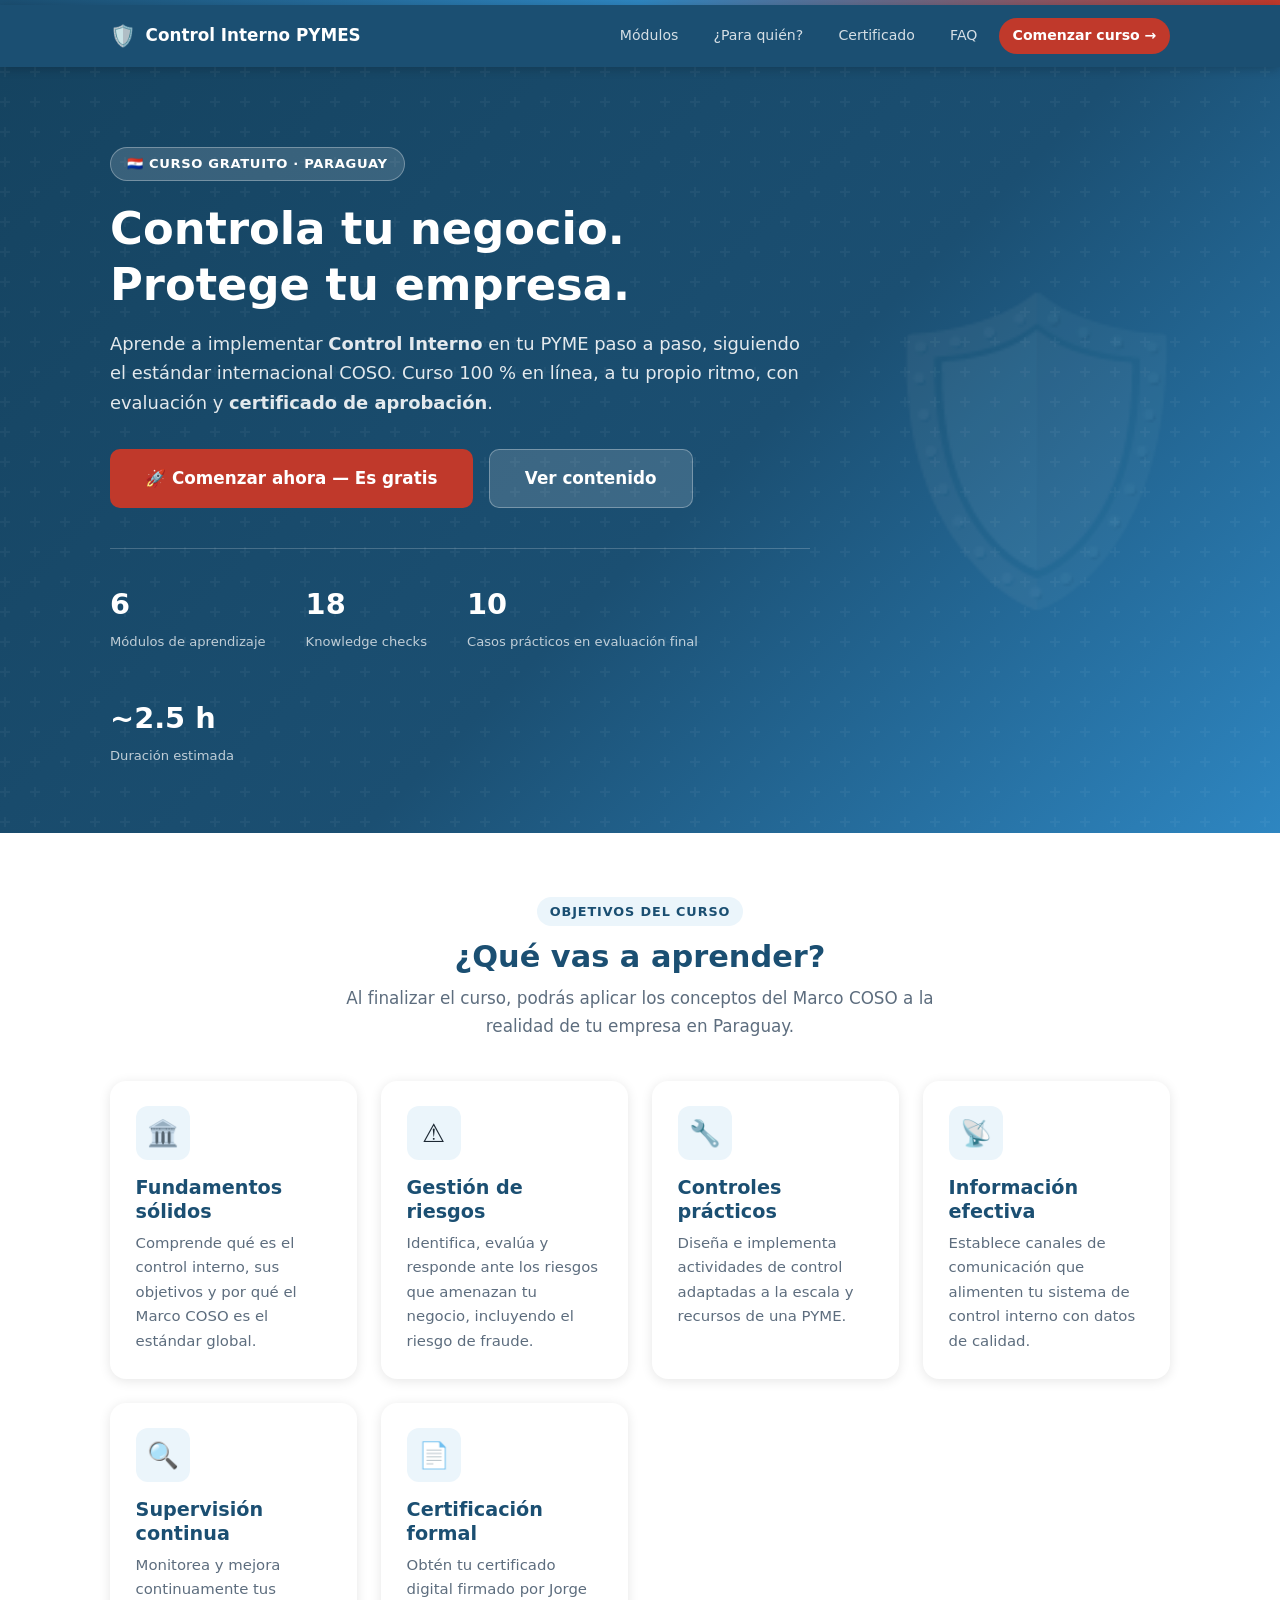
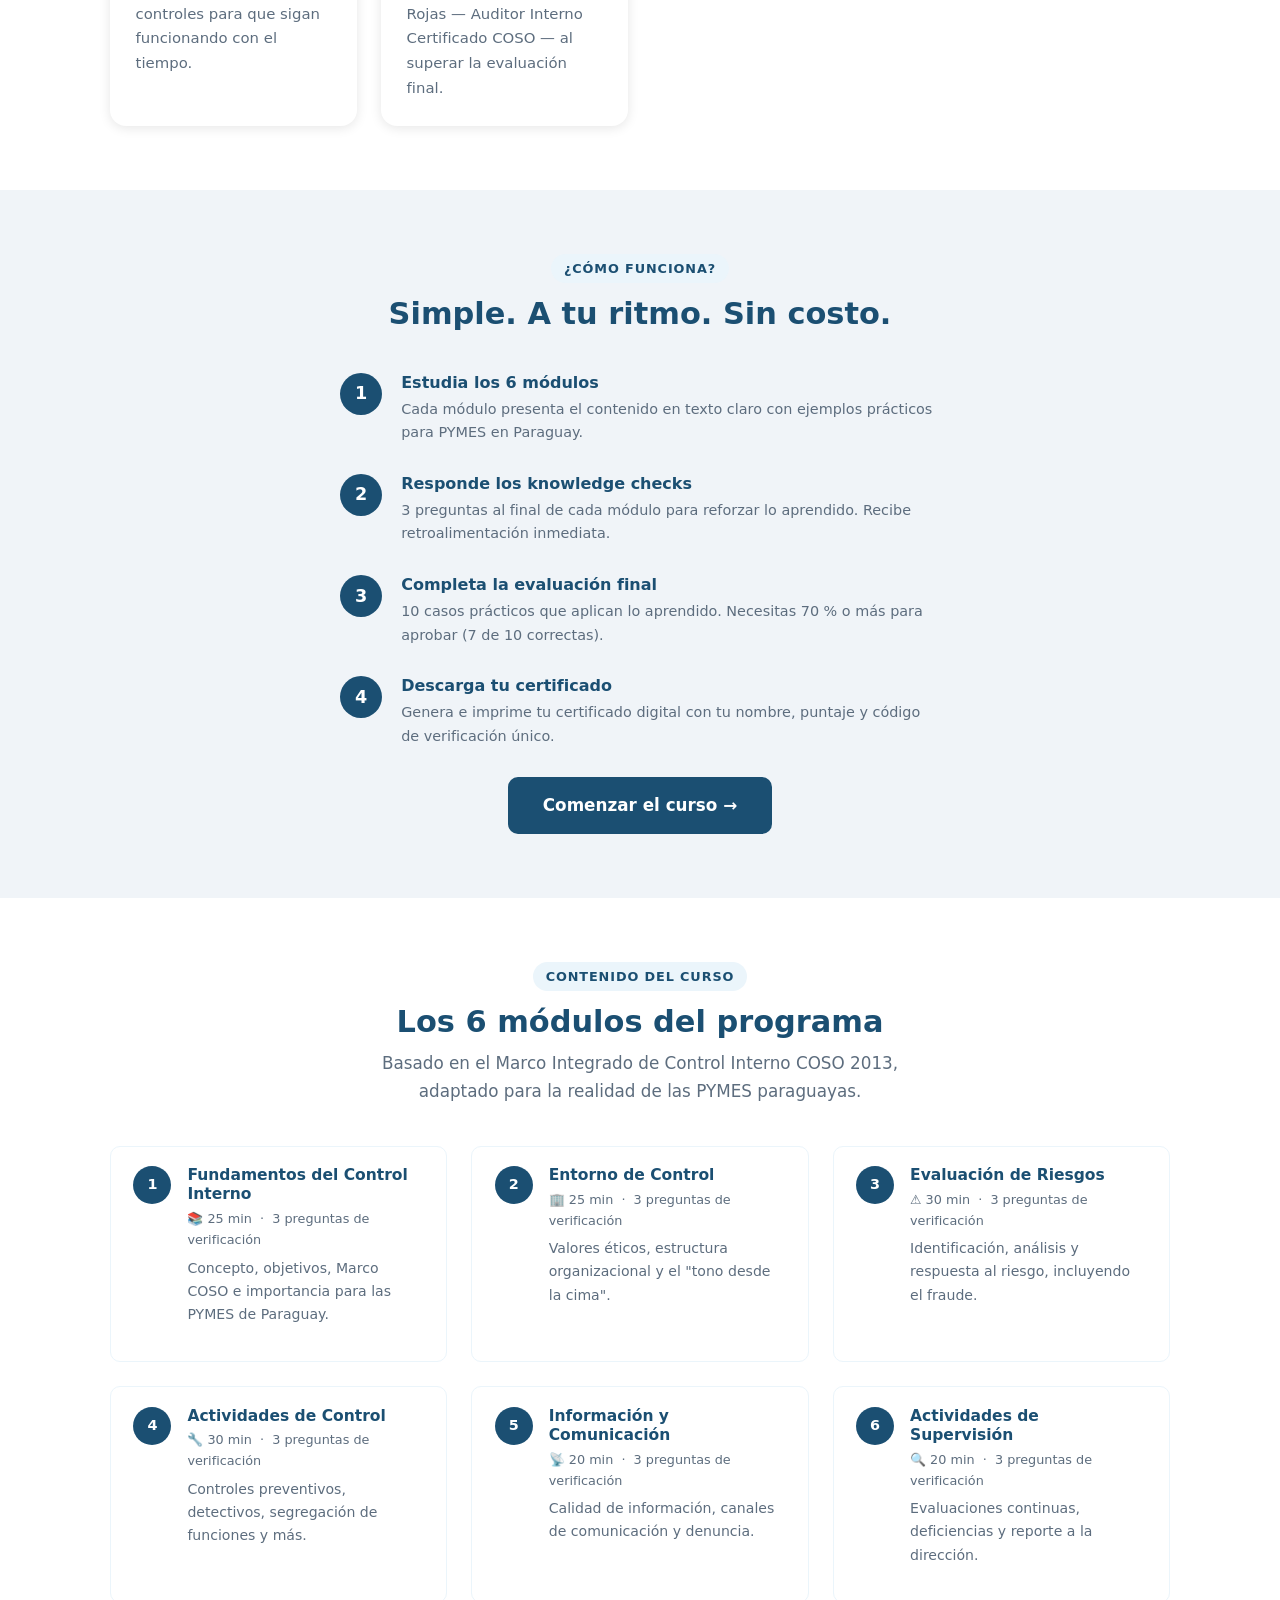
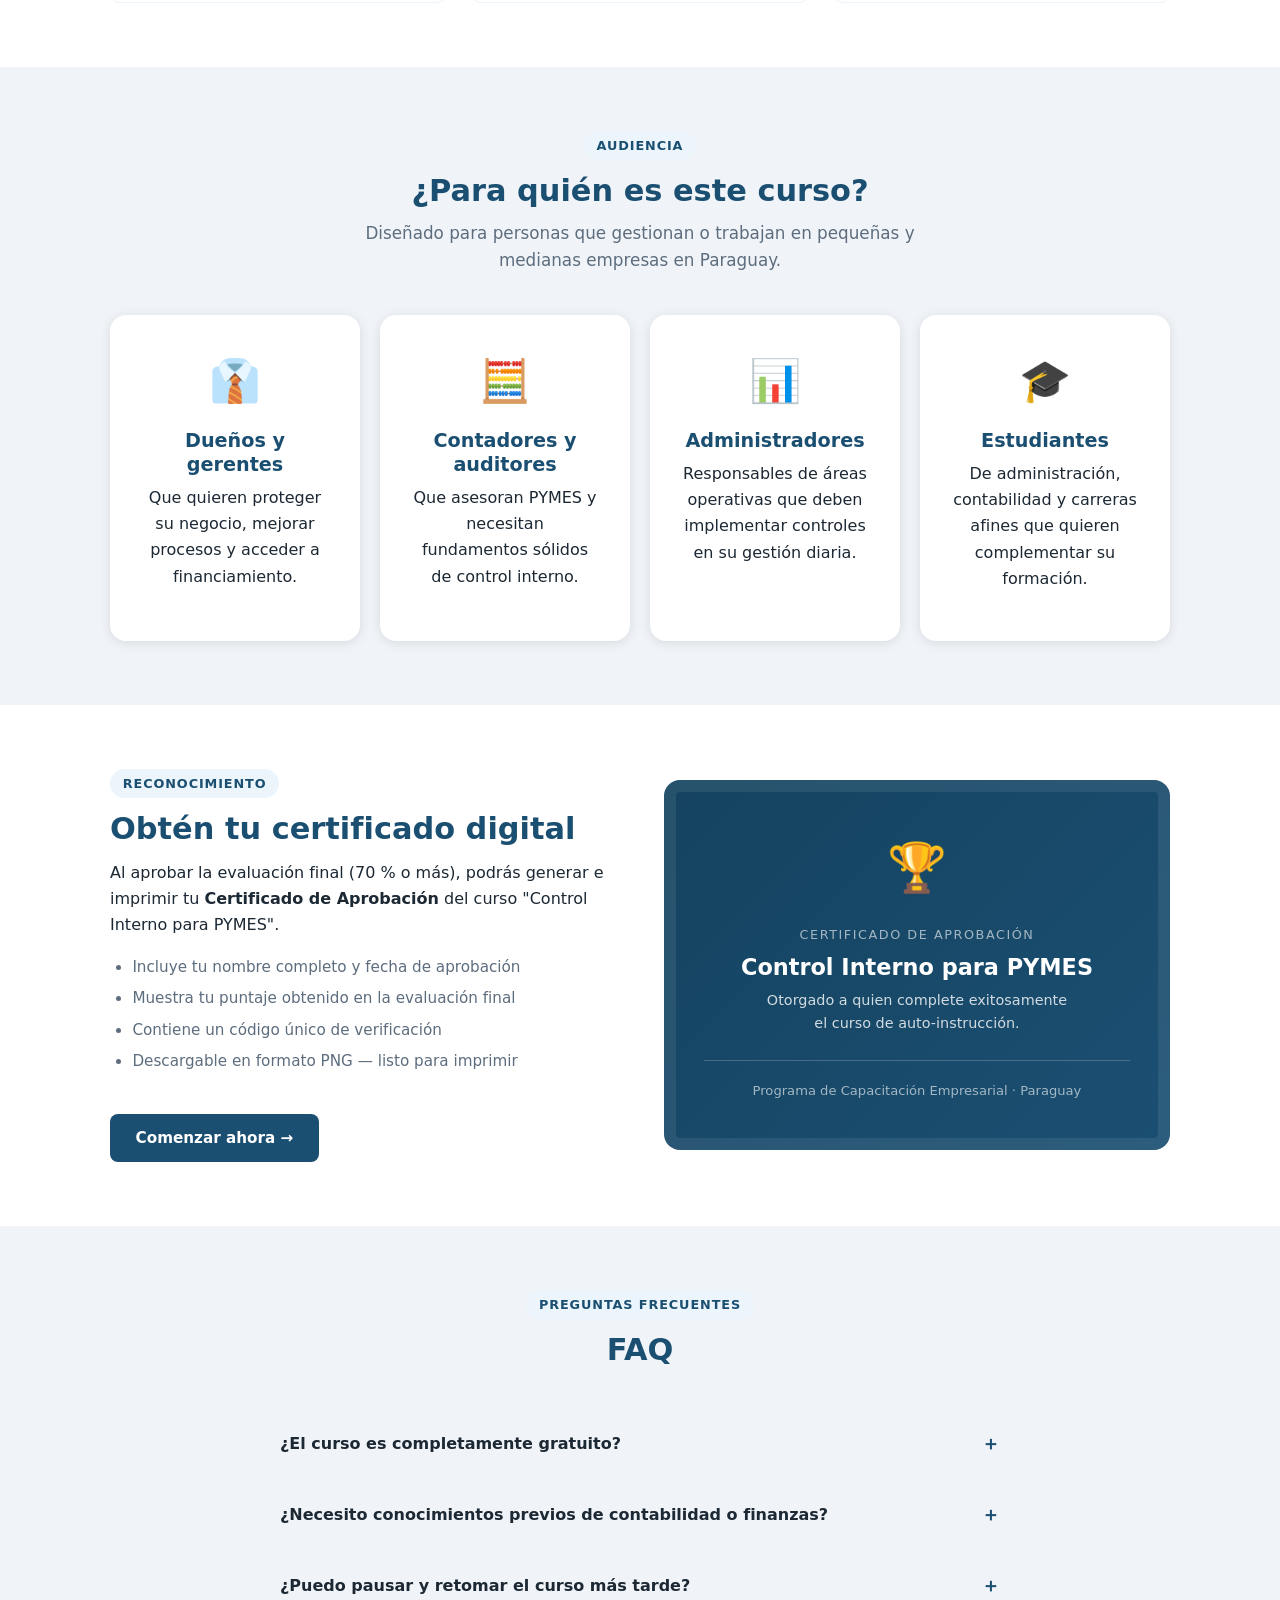
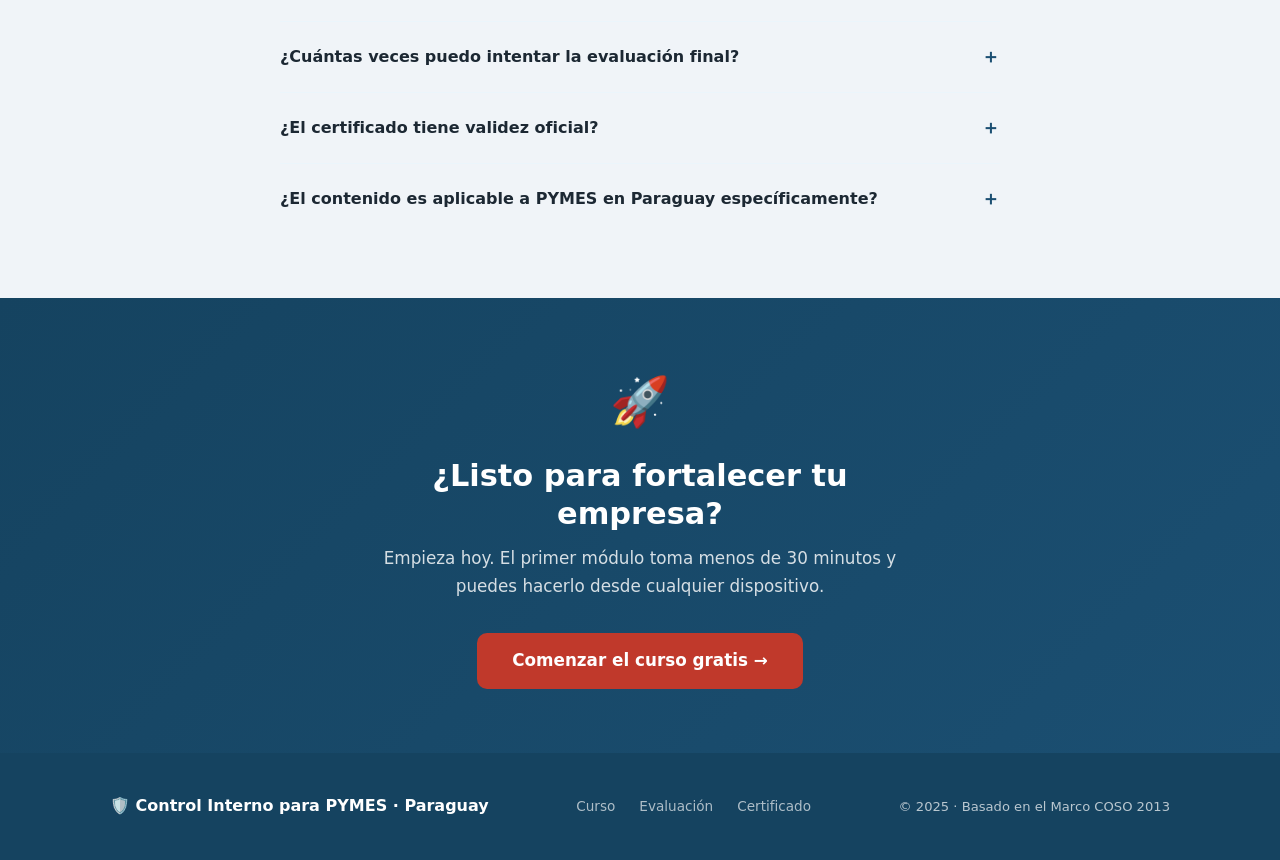
==== commit 799d5d24: "feat: aplicar ajustes de contenido y diseño del curso - Reemplaza SET por DNIT en todo el contenido " ====
--- a/control-interno-pymes/index.html
+++ b/control-interno-pymes/index.html
@@ -60,8 +60,8 @@
           <span>Knowledge checks</span>
         </div>
         <div class="hero-stat">
-          <strong>20</strong>
-          <span>Preguntas en evaluación final</span>
+          <strong>10</strong>
+          <span>Casos prácticos en evaluación final</span>
         </div>
         <div class="hero-stat">
           <strong>~2.5 h</strong>
@@ -110,7 +110,7 @@
       <div class="card feature-card">
         <div class="feature-icon">📄</div>
         <h3>Certificación formal</h3>
-        <p>Obtén tu certificado digital al superar la evaluación final con 70 % o más de respuestas correctas.</p>
+        <p>Obtén tu certificado digital firmado por Jorge Rojas — Auditor Interno Certificado COSO — al superar la evaluación final.</p>
       </div>
     </div>
   </div>
@@ -142,7 +142,7 @@
         <div class="step-num">3</div>
         <div class="step-content">
           <h3>Completa la evaluación final</h3>
-          <p>20 preguntas que cubren todo el curso. Necesitas 70 % o más para aprobar (14 de 20 correctas).</p>
+          <p>10 casos prácticos que aplican lo aprendido. Necesitas 70 % o más para aprobar (7 de 10 correctas).</p>
         </div>
       </div>
       <div class="step">
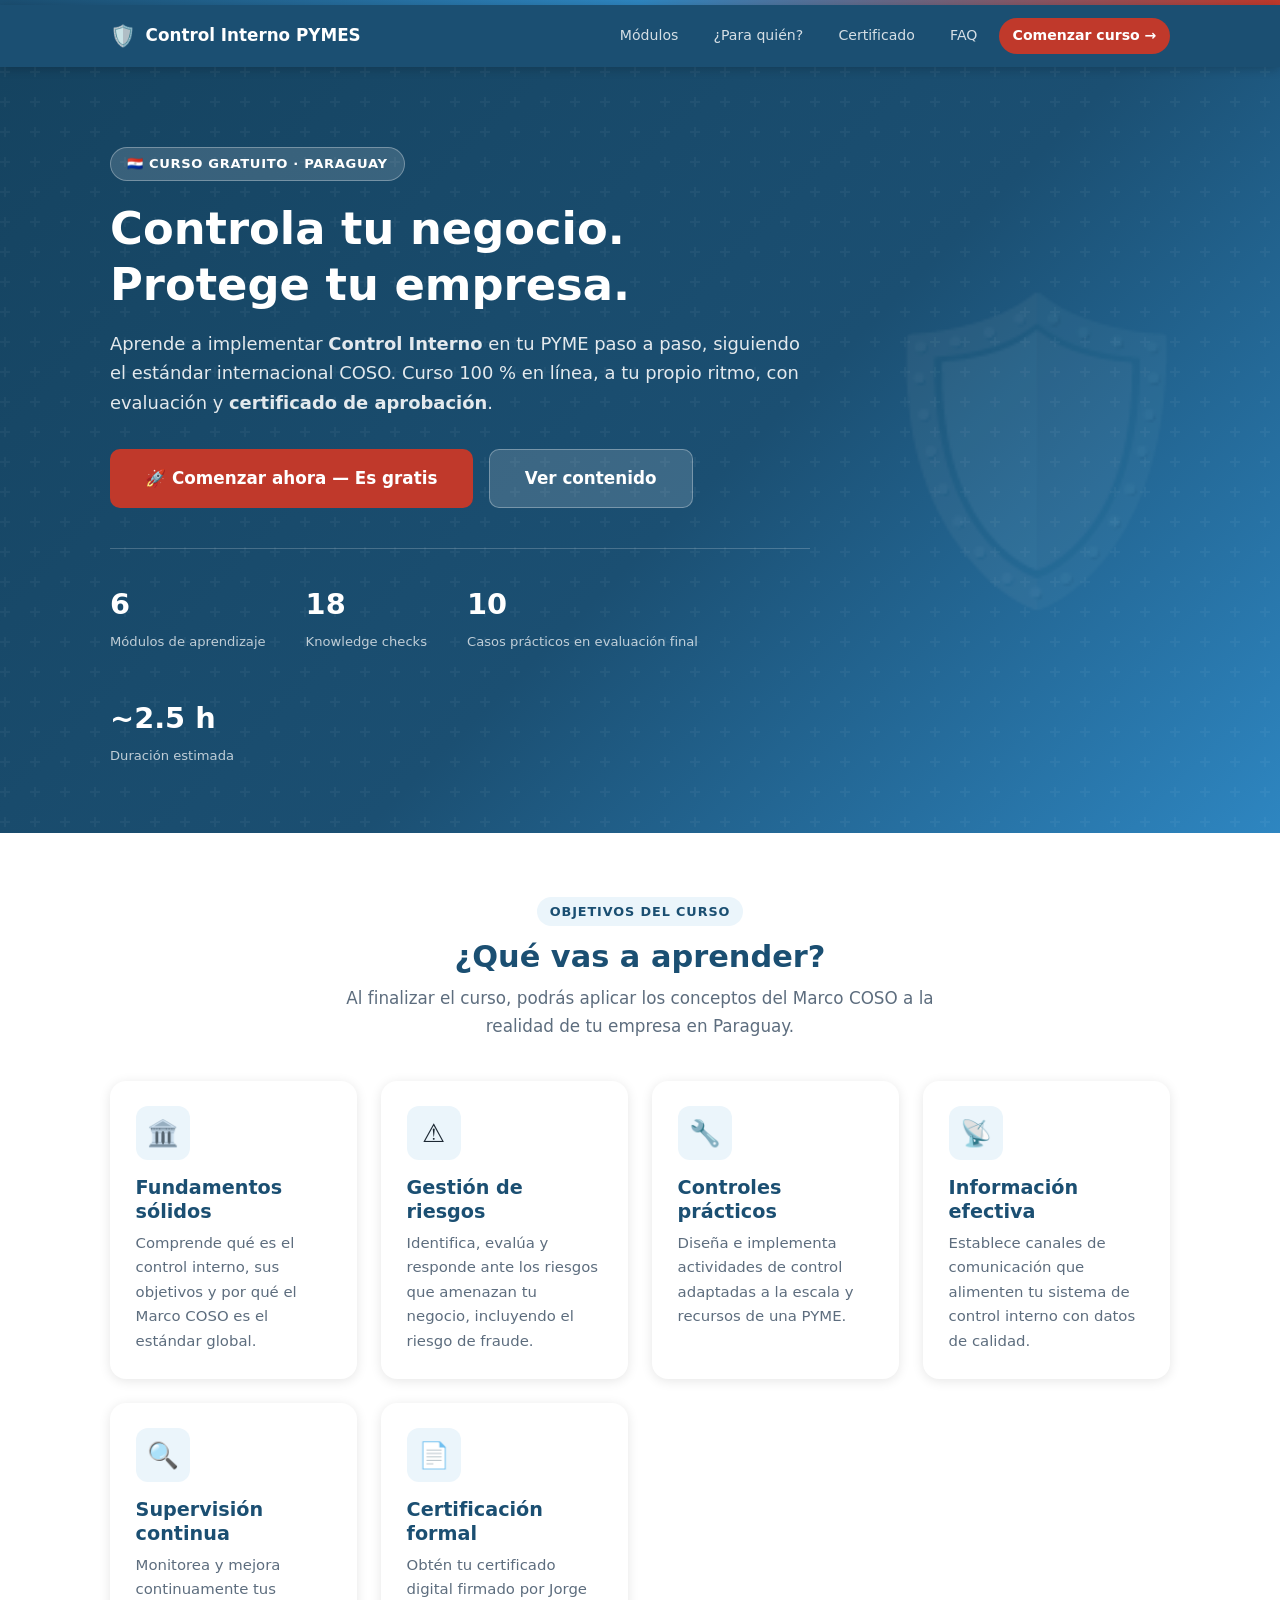
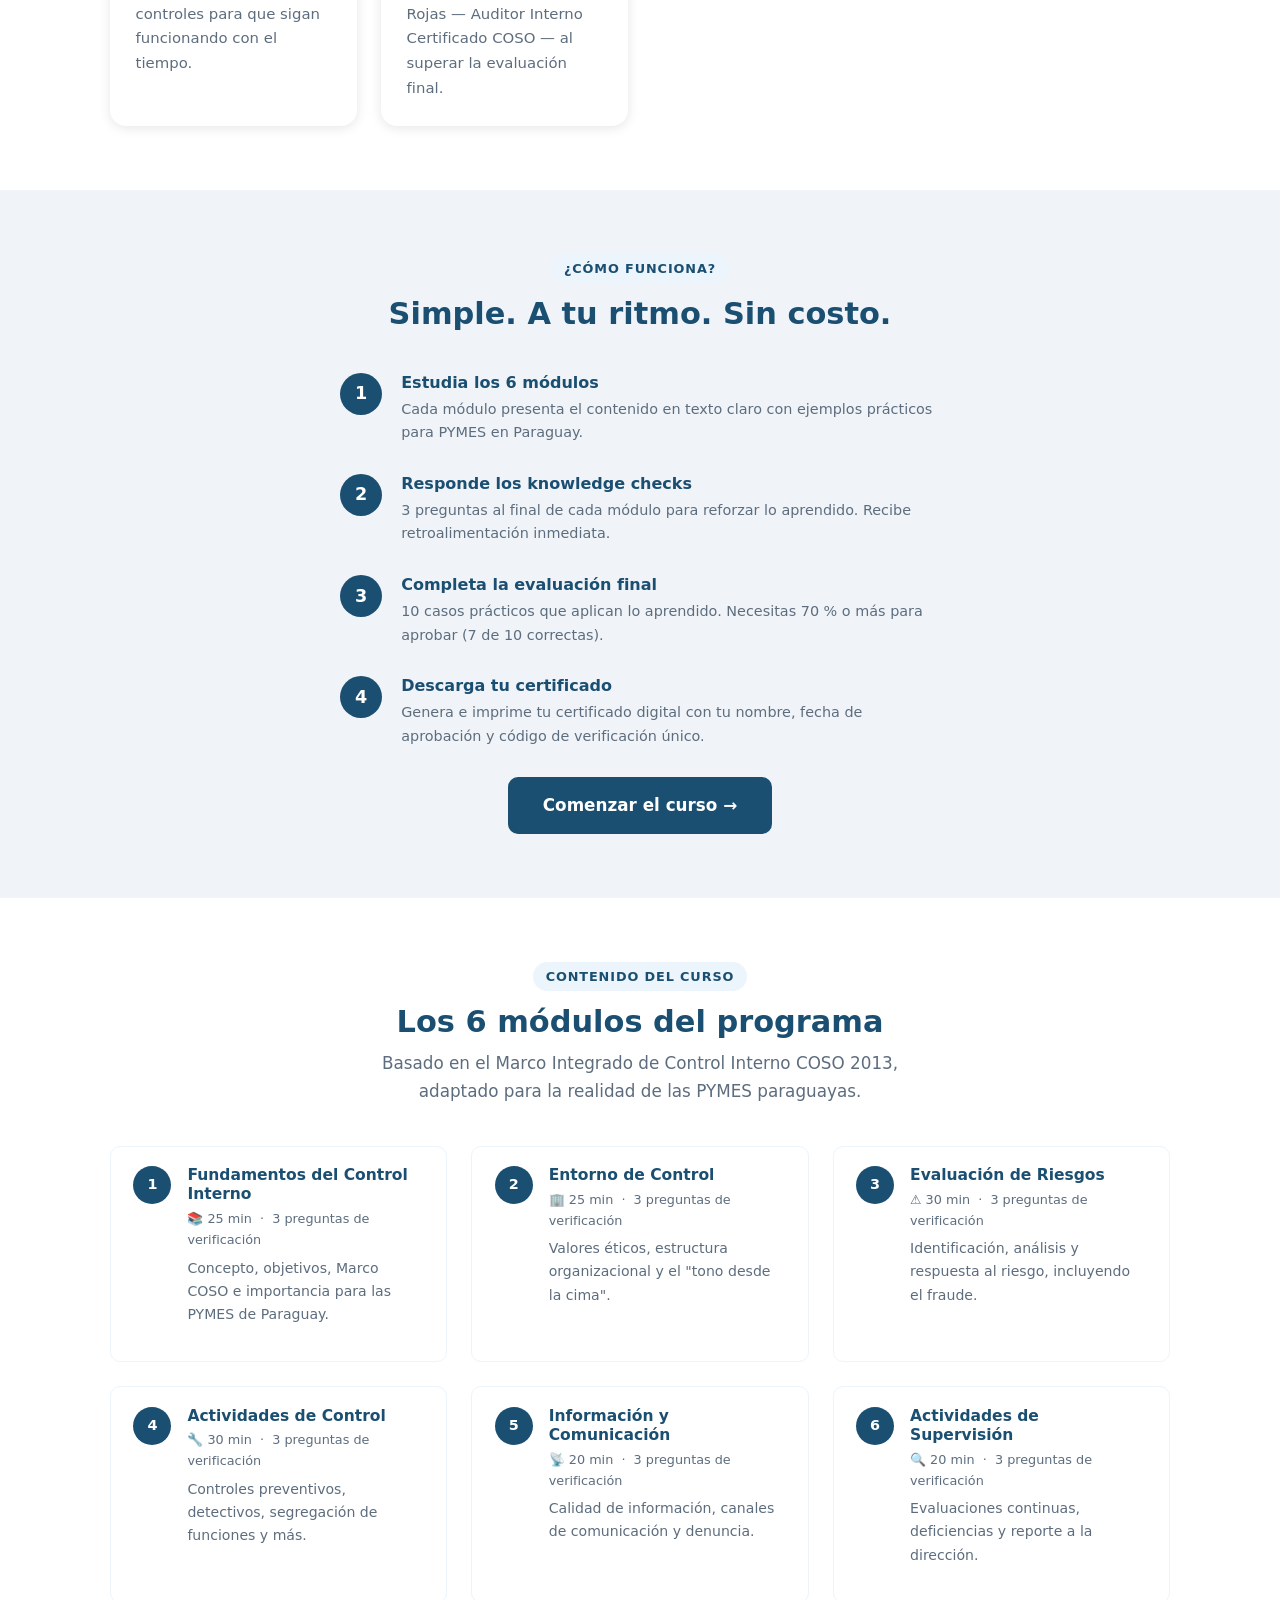
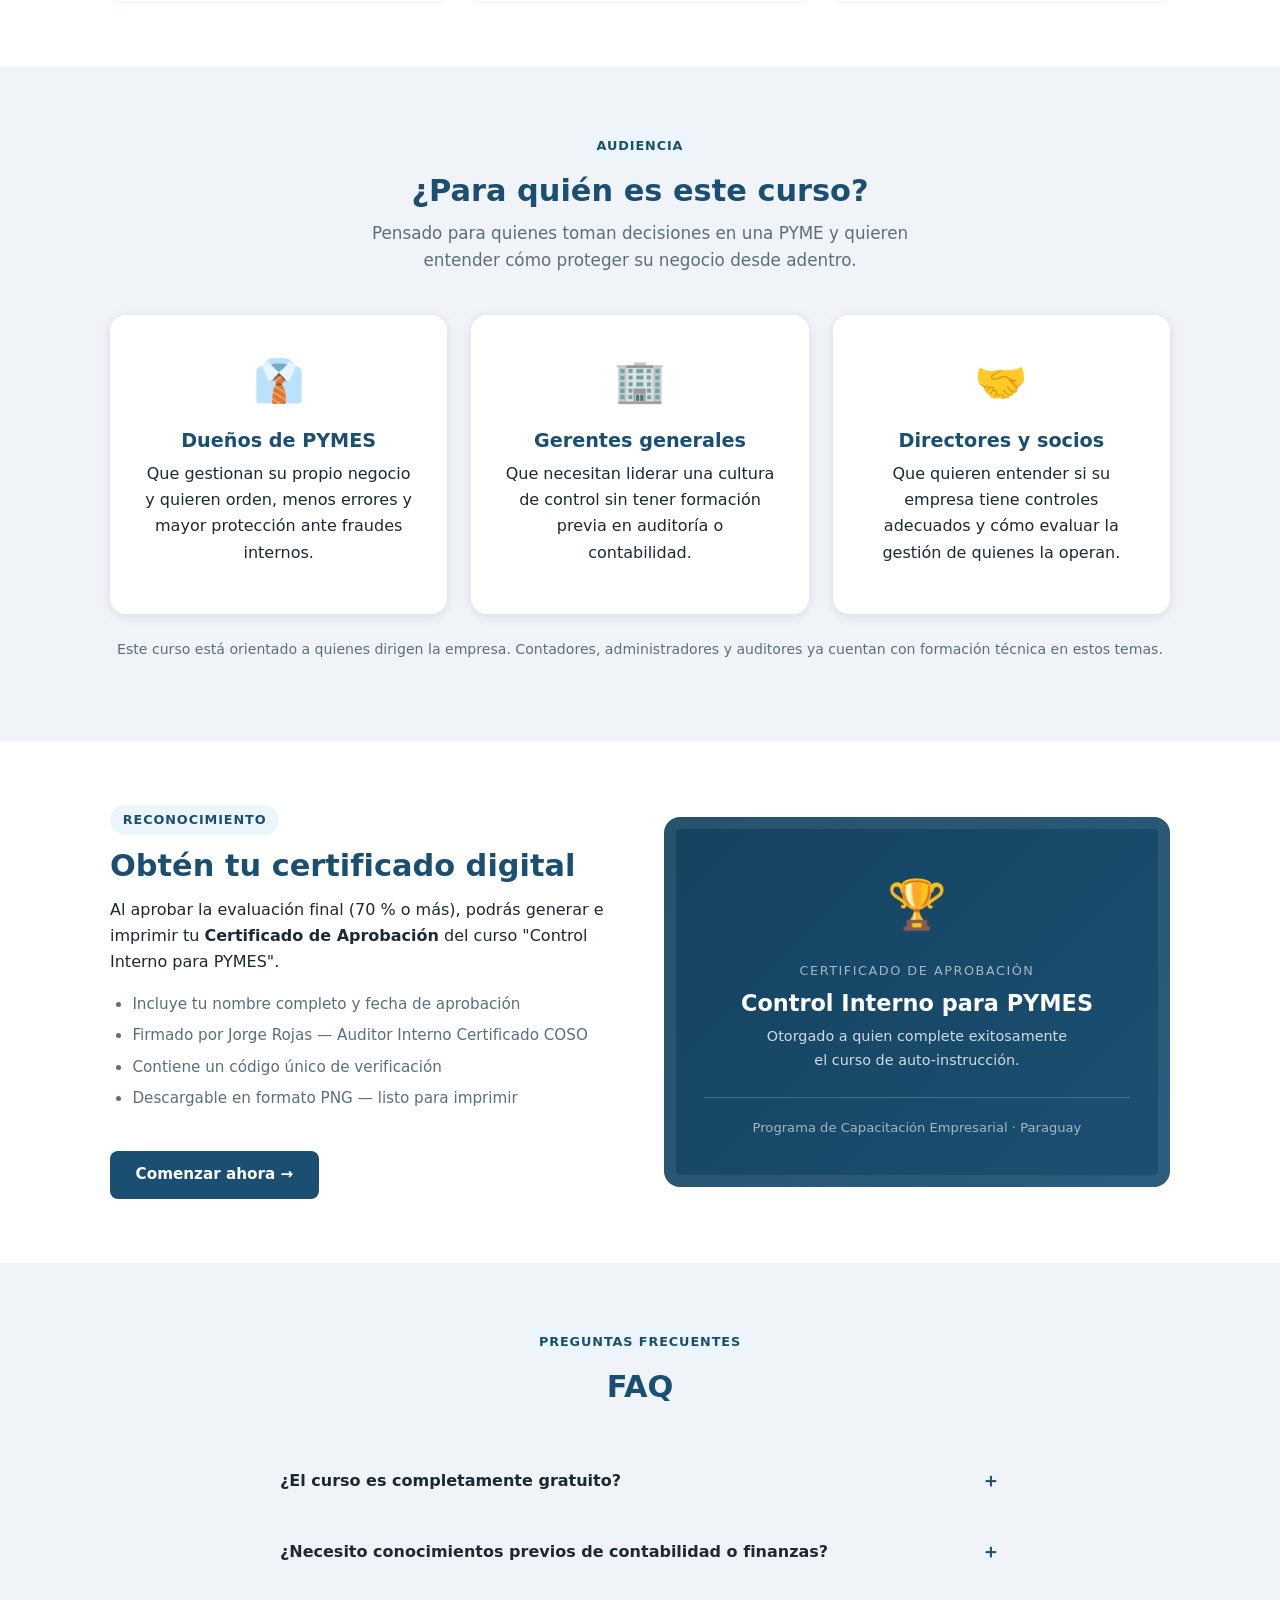
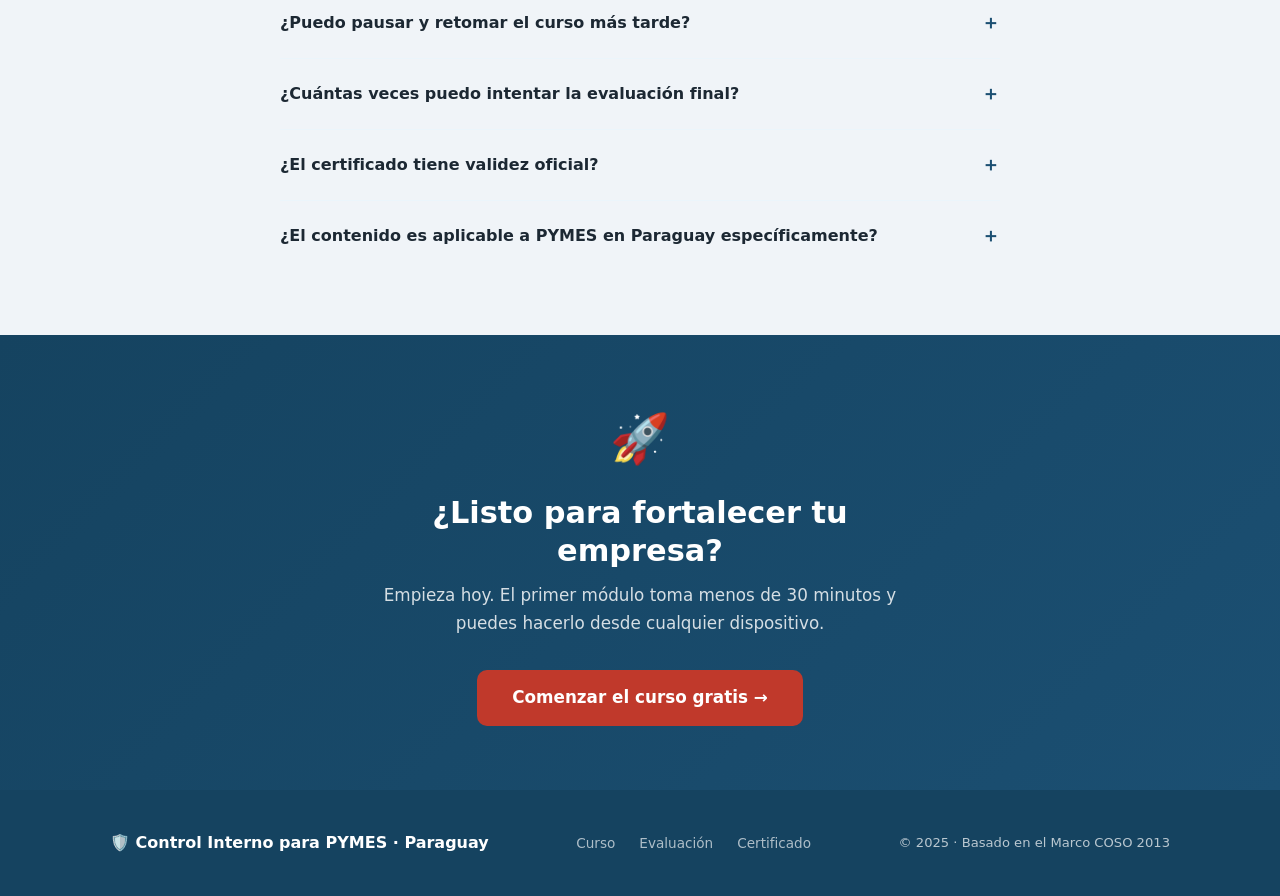
==== commit 2301e437: "feat: ajustes de audiencia, FAQs, referencias institucionales y certificado - Sección 'Para quién': " ====
--- a/control-interno-pymes/index.html
+++ b/control-interno-pymes/index.html
@@ -149,7 +149,7 @@
         <div class="step-num">4</div>
         <div class="step-content">
           <h3>Descarga tu certificado</h3>
-          <p>Genera e imprime tu certificado digital con tu nombre, puntaje y código de verificación único.</p>
+          <p>Genera e imprime tu certificado digital con tu nombre, fecha de aprobación y código de verificación único.</p>
         </div>
       </div>
     </div>
@@ -226,30 +226,28 @@
     <div class="section-header">
       <span class="section-label">Audiencia</span>
       <h2>¿Para quién es este curso?</h2>
-      <p>Diseñado para personas que gestionan o trabajan en pequeñas y medianas empresas en Paraguay.</p>
-    </div>
-    <div class="grid-4">
+      <p>Pensado para quienes toman decisiones en una PYME y quieren entender cómo proteger su negocio desde adentro.</p>
+    </div>
+    <div class="grid-3">
       <div class="target-card">
         <div class="target-icon">👔</div>
-        <h3>Dueños y gerentes</h3>
-        <p>Que quieren proteger su negocio, mejorar procesos y acceder a financiamiento.</p>
+        <h3>Dueños de PYMES</h3>
+        <p>Que gestionan su propio negocio y quieren orden, menos errores y mayor protección ante fraudes internos.</p>
       </div>
       <div class="target-card">
-        <div class="target-icon">🧮</div>
-        <h3>Contadores y auditores</h3>
-        <p>Que asesoran PYMES y necesitan fundamentos sólidos de control interno.</p>
+        <div class="target-icon">🏢</div>
+        <h3>Gerentes generales</h3>
+        <p>Que necesitan liderar una cultura de control sin tener formación previa en auditoría o contabilidad.</p>
       </div>
       <div class="target-card">
-        <div class="target-icon">📊</div>
-        <h3>Administradores</h3>
-        <p>Responsables de áreas operativas que deben implementar controles en su gestión diaria.</p>
-      </div>
-      <div class="target-card">
-        <div class="target-icon">🎓</div>
-        <h3>Estudiantes</h3>
-        <p>De administración, contabilidad y carreras afines que quieren complementar su formación.</p>
-      </div>
-    </div>
+        <div class="target-icon">🤝</div>
+        <h3>Directores y socios</h3>
+        <p>Que quieren entender si su empresa tiene controles adecuados y cómo evaluar la gestión de quienes la operan.</p>
+      </div>
+    </div>
+    <p class="text-center text-muted mt-3" style="font-size:0.88rem;">
+      Este curso está orientado a quienes dirigen la empresa. Contadores, administradores y auditores ya cuentan con formación técnica en estos temas.
+    </p>
   </div>
 </section>
 
@@ -263,7 +261,7 @@
         <p>Al aprobar la evaluación final (70 % o más), podrás generar e imprimir tu <strong>Certificado de Aprobación</strong> del curso "Control Interno para PYMES".</p>
         <ul style="margin-top:1rem;color:var(--text-muted);font-size:0.95rem;">
           <li>Incluye tu nombre completo y fecha de aprobación</li>
-          <li>Muestra tu puntaje obtenido en la evaluación final</li>
+          <li>Firmado por Jorge Rojas — Auditor Interno Certificado COSO</li>
           <li>Contiene un código único de verificación</li>
           <li>Descargable en formato PNG — listo para imprimir</li>
         </ul>
@@ -295,7 +293,7 @@
           ¿El curso es completamente gratuito?
           <span class="faq-toggle accordion-icon">＋</span>
         </div>
-        <div class="faq-answer">Sí. El curso es 100 % gratuito. No requiere registro, ni tarjeta de crédito. Solo accedes y empiezas a aprender.</div>
+        <div class="faq-answer">Sí, el curso es completamente gratuito. A cambio, te pedimos que completes una breve encuesta de la <strong>FAEDPYME</strong> y del <strong>Observatorio Iberoamericano de la MIPYME</strong>. Este observatorio es una red de investigación que reúne datos sobre pequeñas y medianas empresas en toda Iberoamérica con el objetivo de influir en las políticas públicas que afectan a las PYMES, a través de evidencia académica. Tu participación contribuye directamente a ese esfuerzo colectivo.</div>
       </div>
       <div class="faq-item">
         <div class="faq-question" onclick="toggleFaq(this)">
@@ -323,14 +321,14 @@
           ¿El certificado tiene validez oficial?
           <span class="faq-toggle accordion-icon">＋</span>
         </div>
-        <div class="faq-answer">El certificado es un reconocimiento académico del programa de capacitación. Para validez ante organismos reguladores, te recomendamos consultar con la institución que avala el programa.</div>
+        <div class="faq-answer">No. Este es un certificado de realización de un curso básico de auto-instrucción. No está reconocido por ningún organismo oficial, entidad reguladora ni institución académica acreditada. Su valor es personal y formativo: acredita que completaste el curso y aprobaste la evaluación, nada más.</div>
       </div>
       <div class="faq-item">
         <div class="faq-question" onclick="toggleFaq(this)">
           ¿El contenido es aplicable a PYMES en Paraguay específicamente?
           <span class="faq-toggle accordion-icon">＋</span>
         </div>
-        <div class="faq-answer">Sí. Si bien el Marco COSO es internacional, el contenido está adaptado al contexto de las PYMES paraguayas, con referencias a la SET, BNF, AFD y el entorno regulatorio local.</div>
+        <div class="faq-answer">Sí. Si bien el Marco COSO es internacional, el contenido está adaptado al contexto de las PYMES paraguayas, con referencias a la DNIT, el MTESS, el acceso a financiamiento bancario o vía AFD (como banca de segundo piso) y el entorno regulatorio local.</div>
       </div>
     </div>
   </div>
